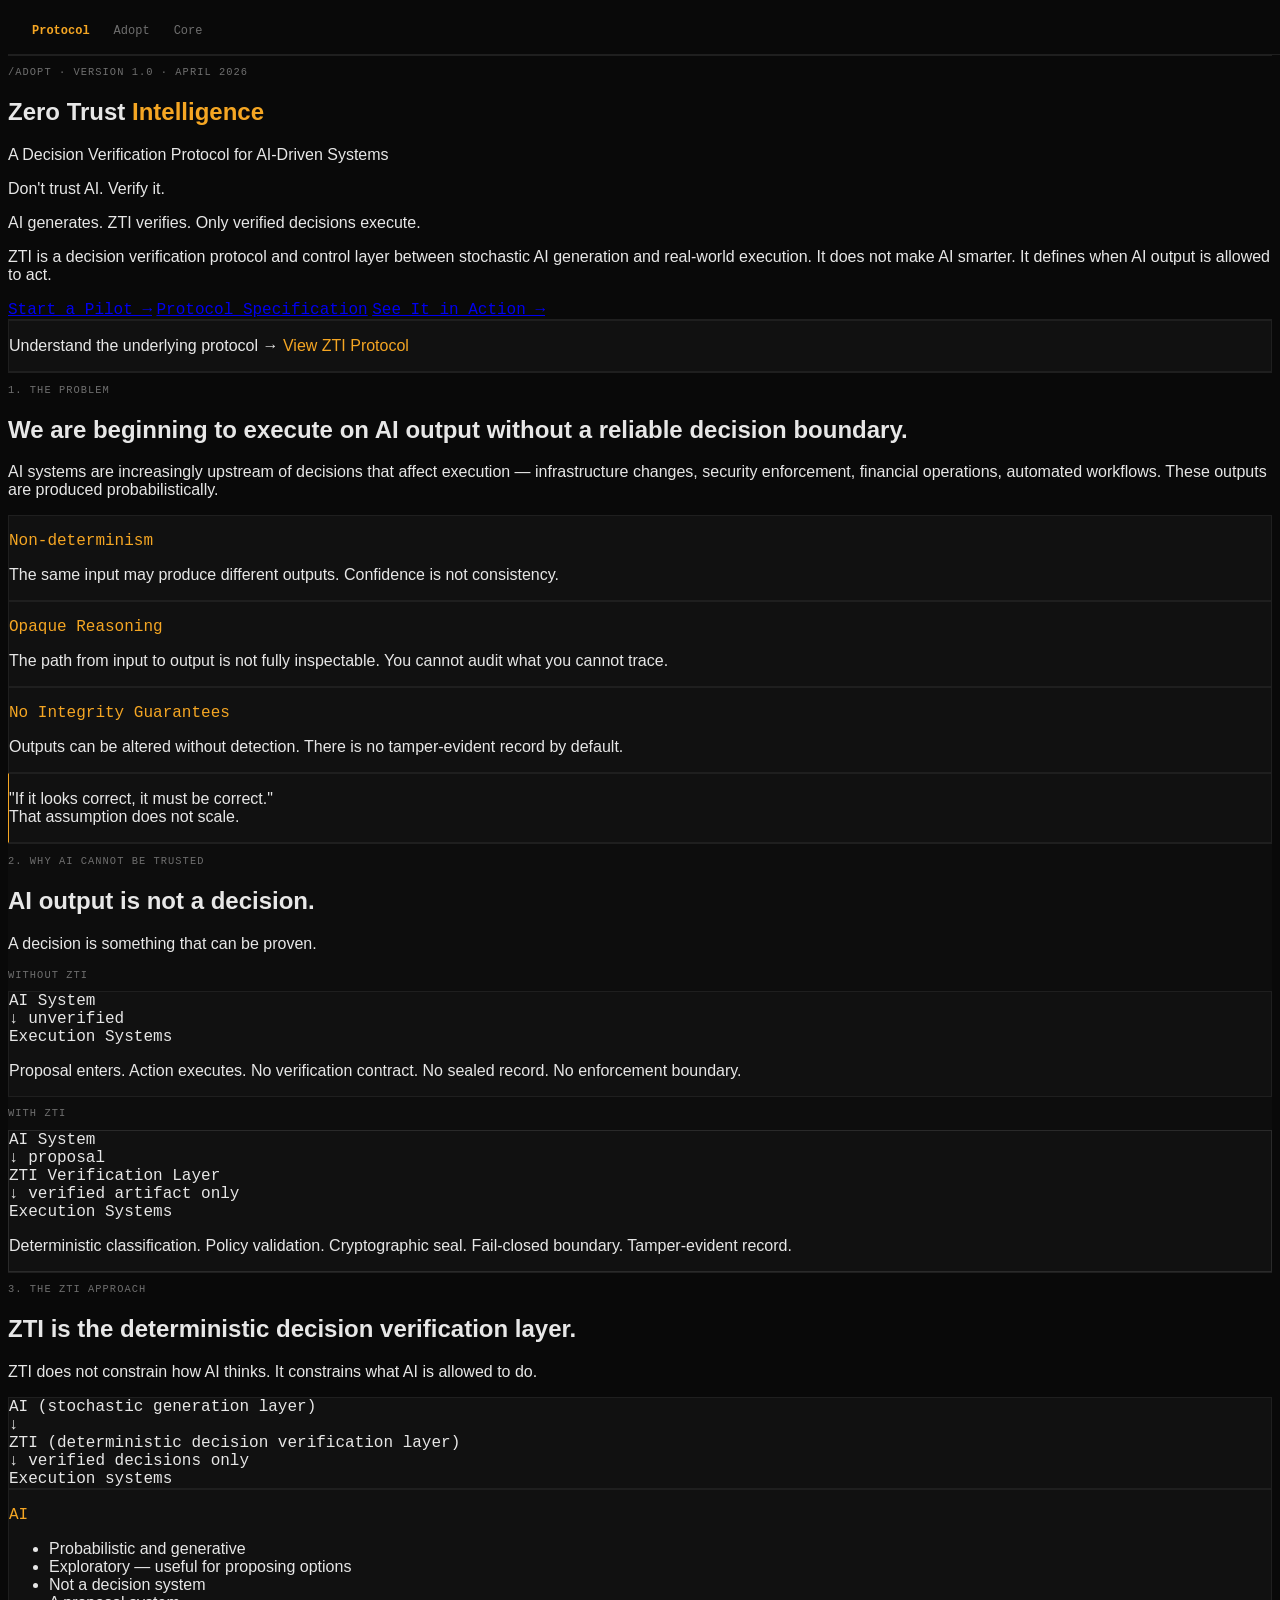
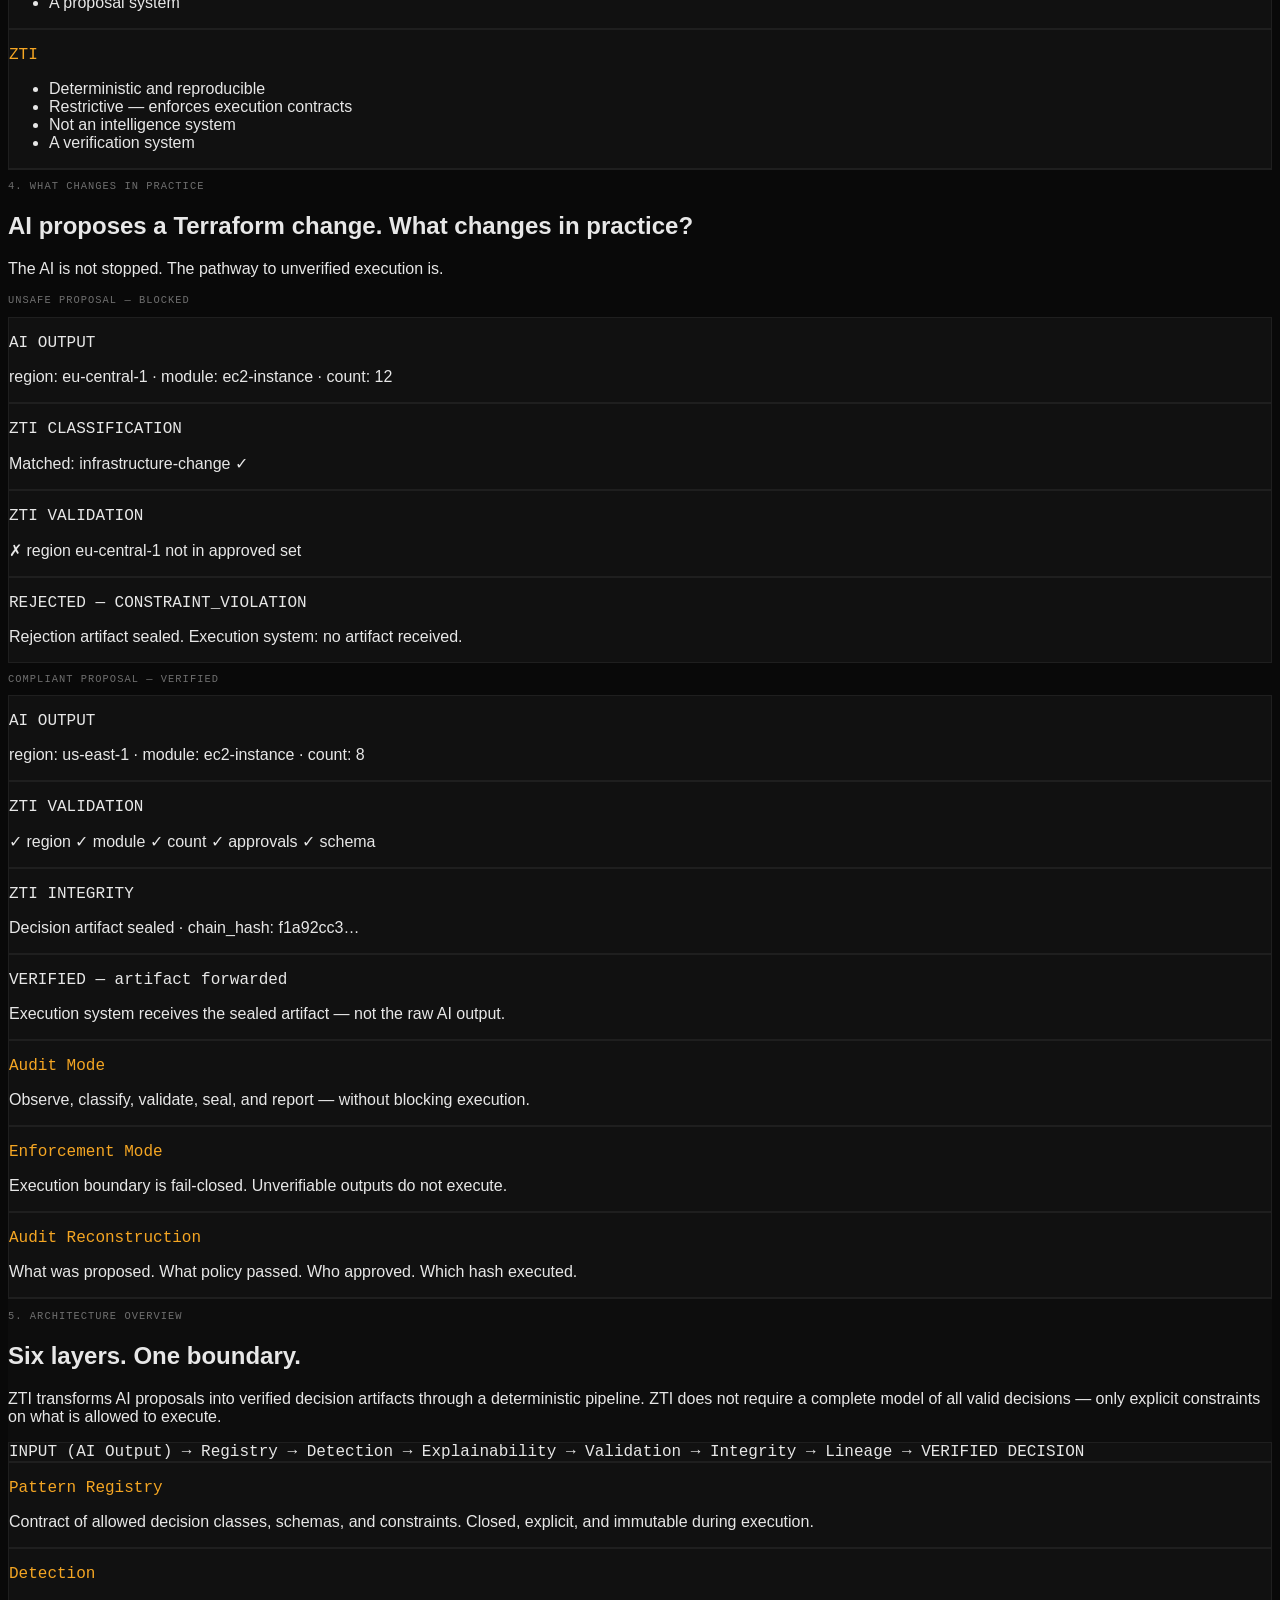
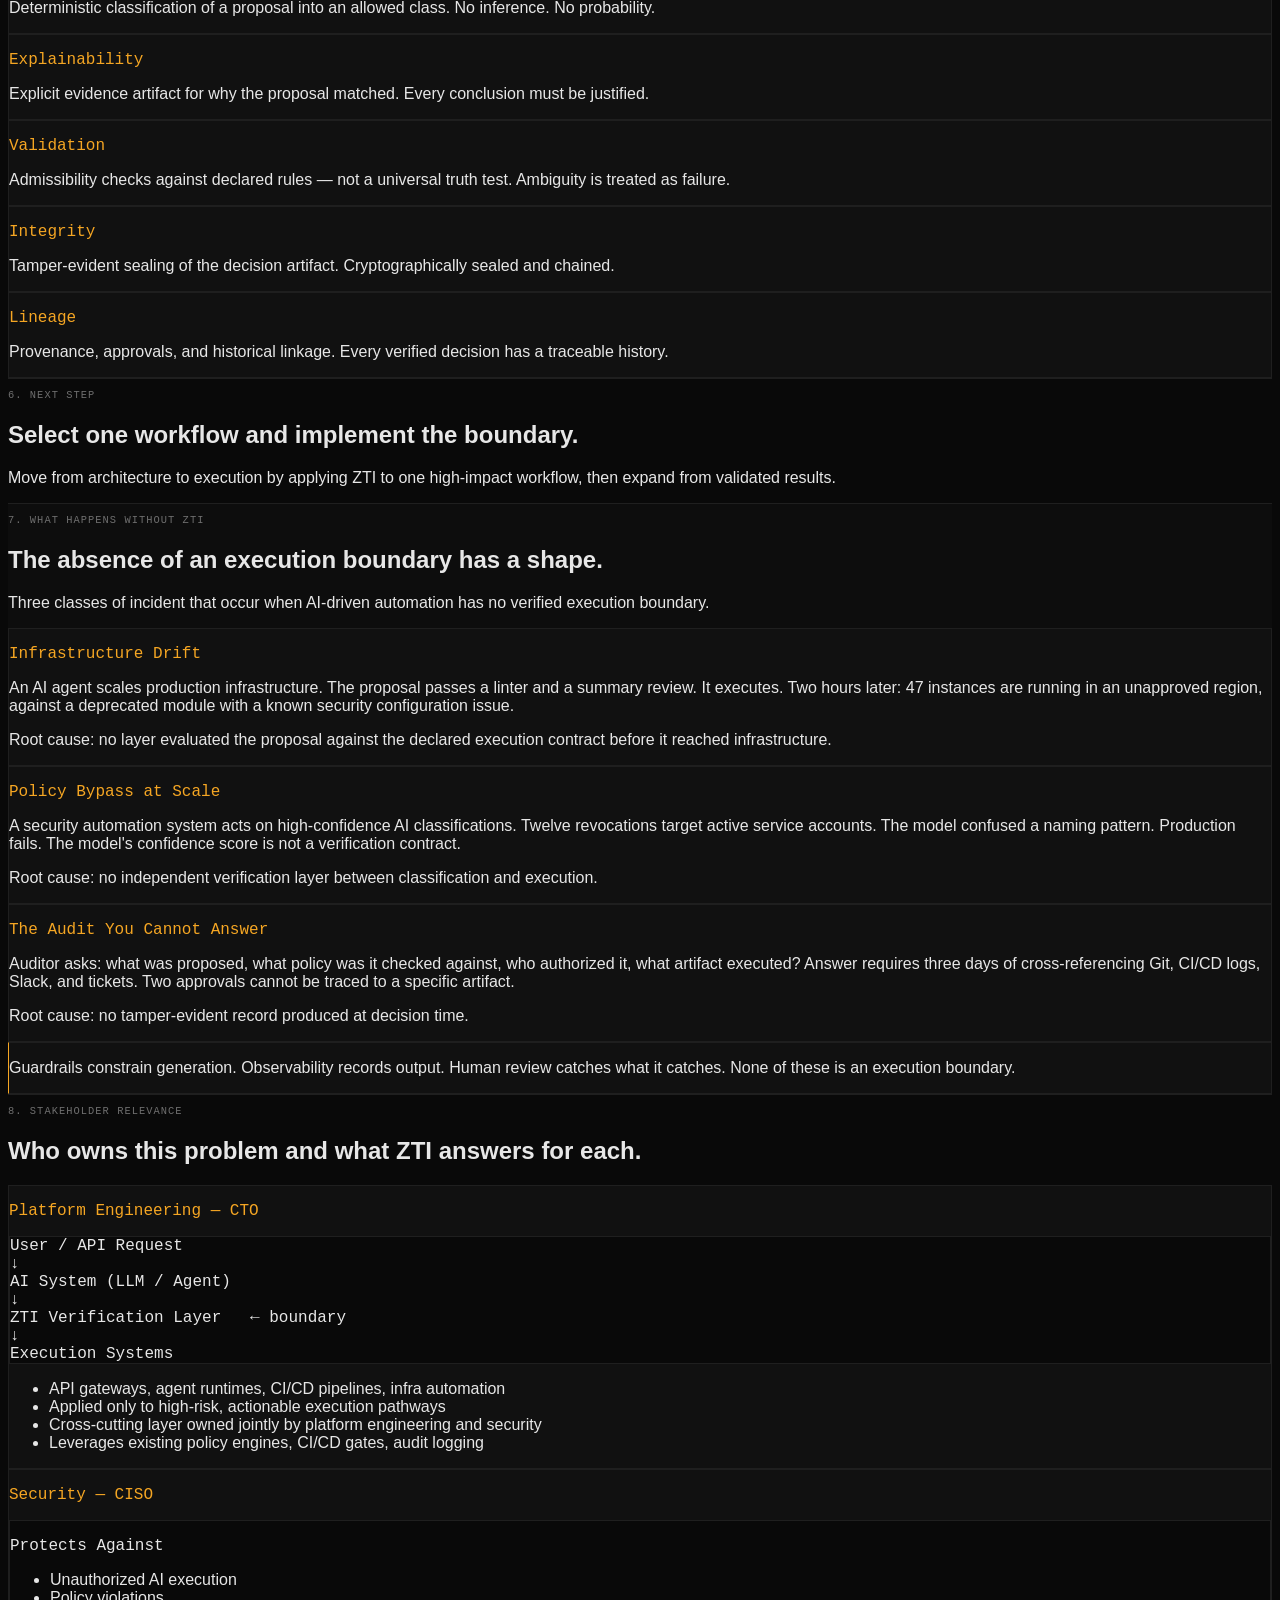
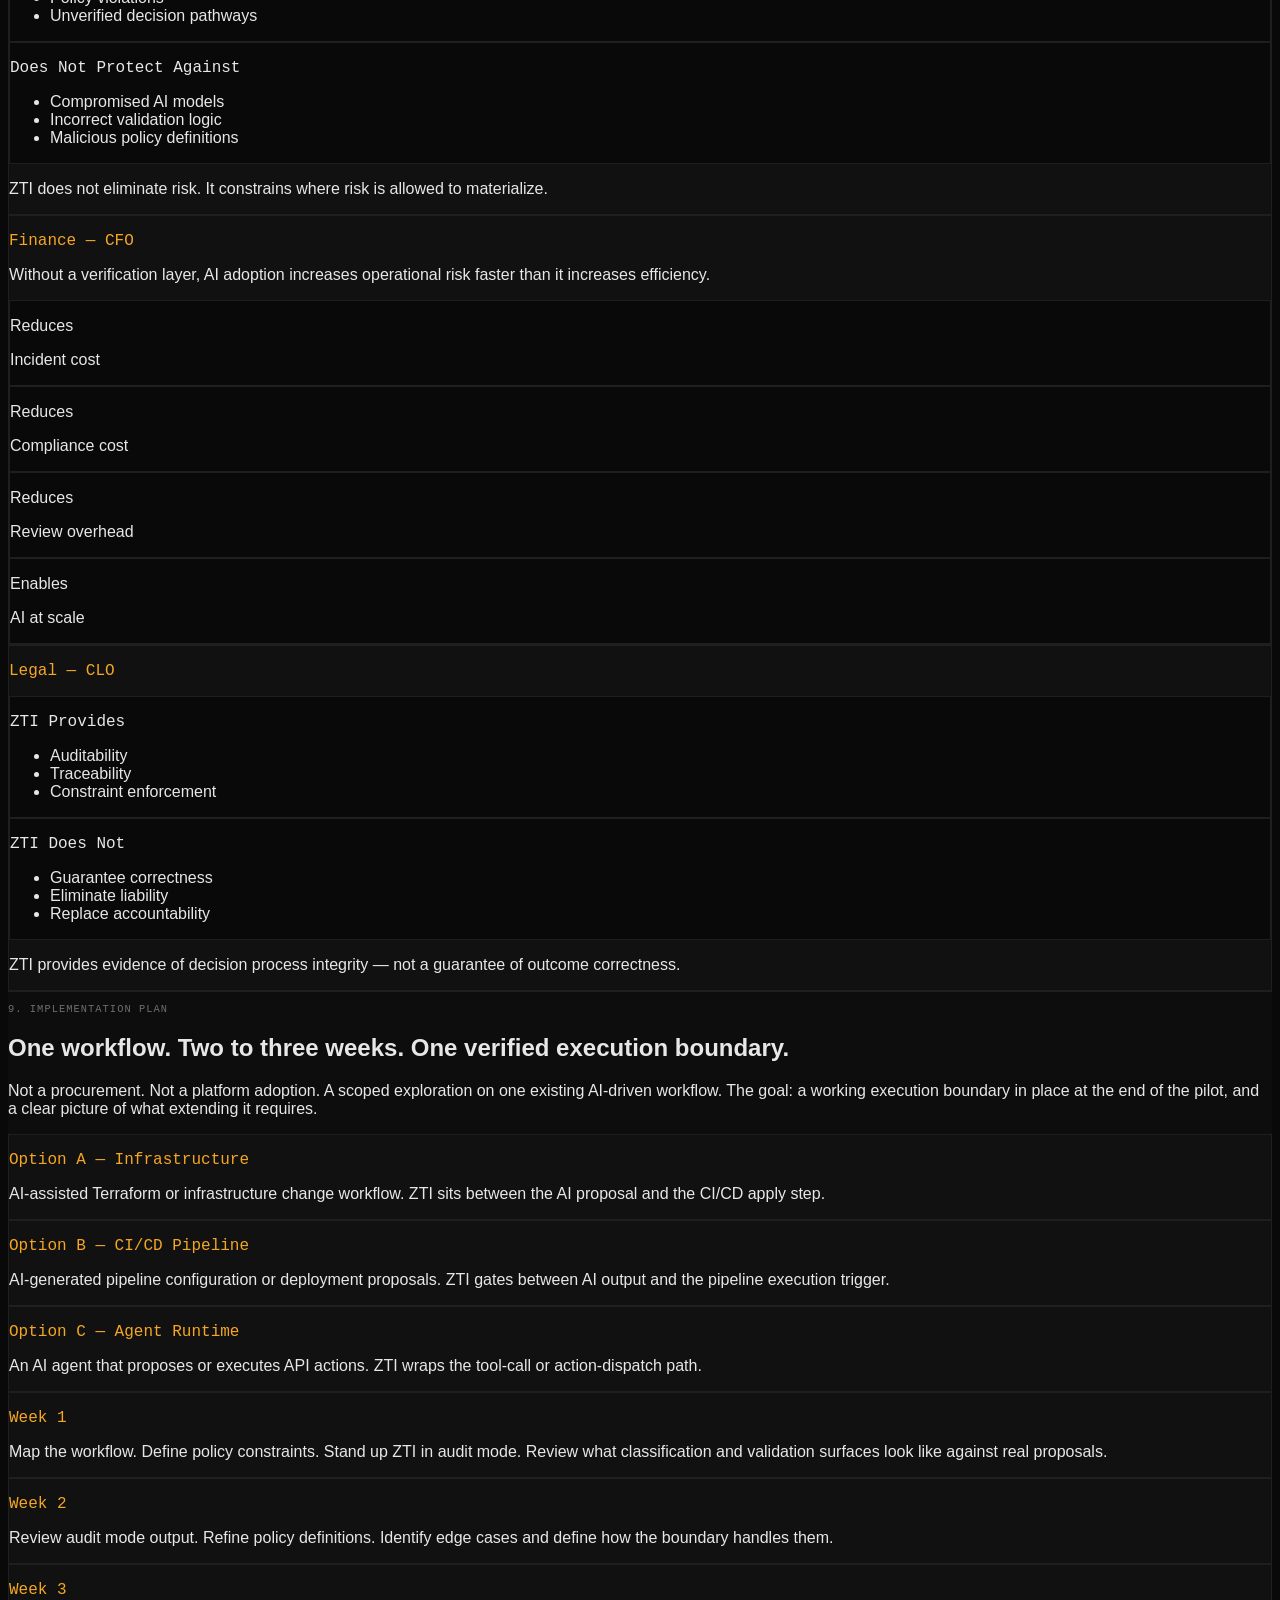
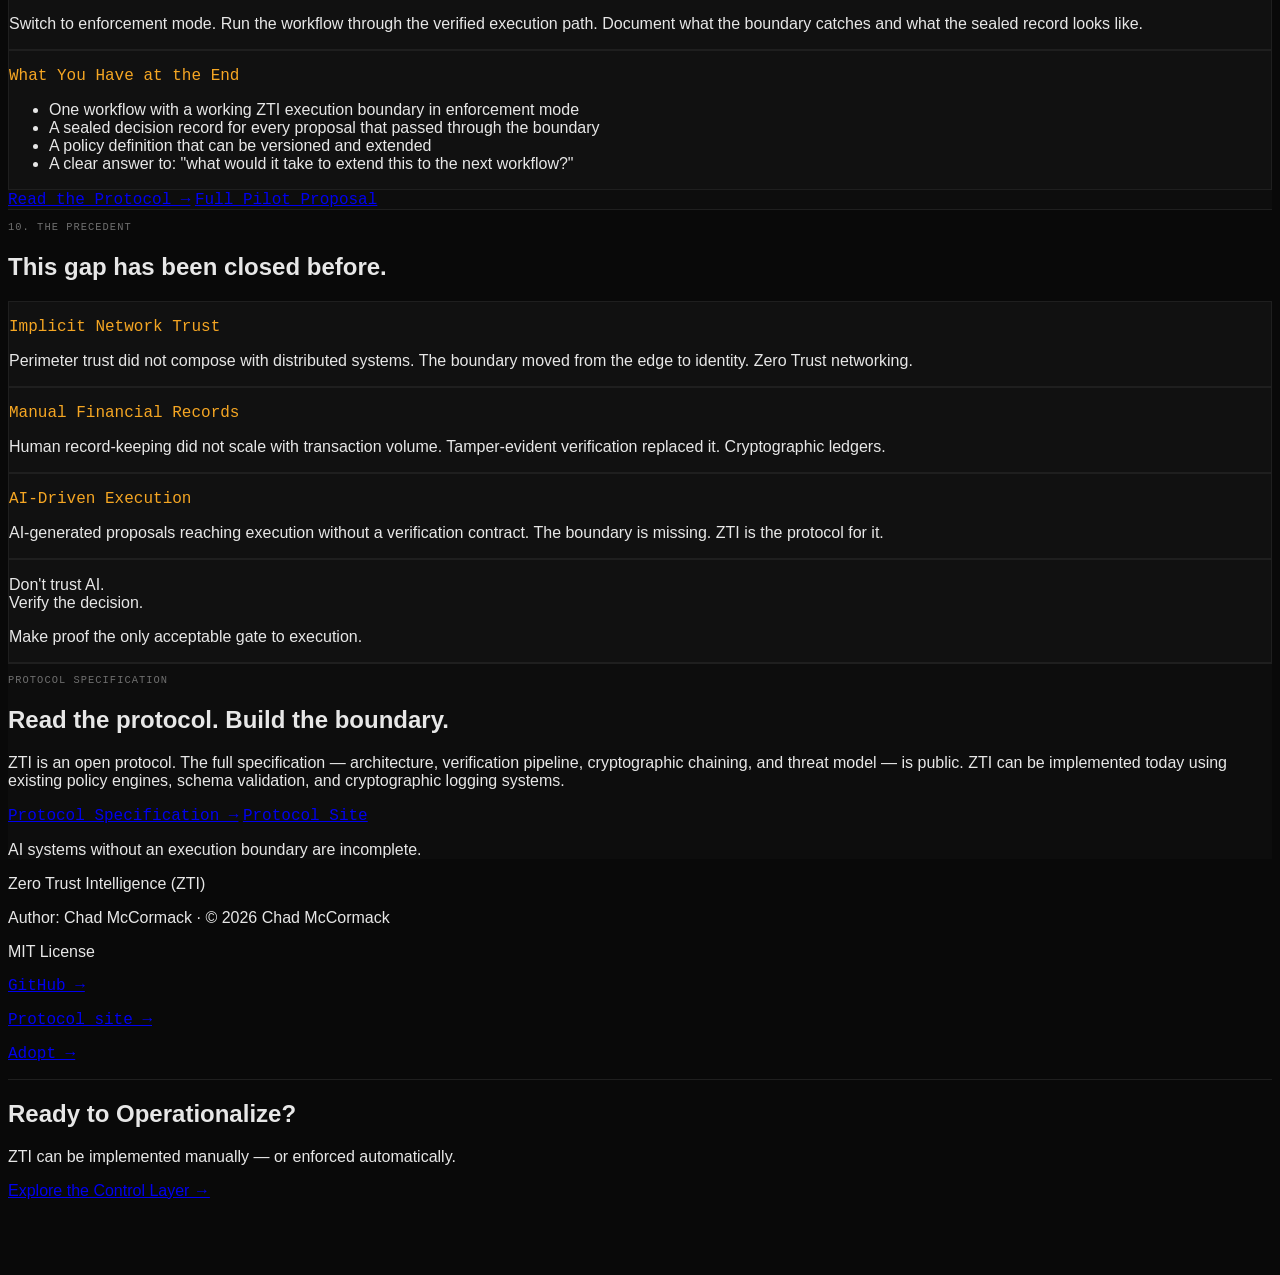
==== site/adopt/index.html @ f8bc7aeb "Merge pull request #3 from bitscon/feat/demo-pack feat: ZTI live demo — interactive proposal verific" ====
<!DOCTYPE html>
<html lang="en">
<head>
  <meta charset="UTF-8" />
  <meta name="viewport" content="width=device-width, initial-scale=1.0" />
  <title>Adopt ZTI | Zero Trust Intelligence — Decision Verification Protocol</title>
  <meta name="description" content="Zero Trust Intelligence (ZTI) is a decision verification protocol and control layer between stochastic AI generation and real-world execution. Learn how to adopt ZTI in your systems." />
  <script src="/tailwindcss.js"></script>
  <style>
    :root {
      --bg: #090909;
      --surface: #111111;
      --surface2: #0d0d0d;
      --border: #1f1f1f;
      --text: #e7e7e7;
      --muted: #9a9a9a;
      --accent: #f5a623;
    }
    body { background: var(--bg); color: var(--text); font-family: 'IBM Plex Sans', sans-serif; }
    .mono { font-family: 'IBM Plex Mono', monospace; }
    .card { background: var(--surface); border: 1px solid var(--border); }
    .accent { color: var(--accent); }
    section { border-top: 1px solid var(--border); }
    .step-num { font-family: 'IBM Plex Mono', monospace; color: var(--accent); font-size: 0.7rem; min-width: 1.5rem; }
    .boundary-line { border-left: 2px solid var(--accent); }
    .tag { font-family: 'IBM Plex Mono', monospace; font-size: 0.65rem; letter-spacing: 0.1em; text-transform: uppercase; color: #6f6f6f; }
    .zti-global-nav { position: sticky; top: 0; z-index: 60; border-bottom: 1px solid var(--border); background: var(--bg); width: 100%; padding: 1rem 1.5rem; display: flex; gap: 1.5rem; flex-wrap: wrap; }
    .zti-global-nav a { font-family: 'IBM Plex Mono', monospace; font-size: 0.75rem; text-decoration: none; color: var(--muted); opacity: 0.7; transition: opacity 0.2s ease, color 0.2s ease; }
    .zti-global-nav a:hover { opacity: 1; color: var(--text); }
    .zti-global-nav a.active { opacity: 1; color: var(--accent); font-weight: 600; }
    .zti-reference a { color: var(--accent); text-decoration: none; border-bottom: 1px solid transparent; transition: border-color 0.2s ease; }
    .zti-reference a:hover { border-color: var(--accent); }
    @media (max-width: 640px) {
      .zti-global-nav { padding: 0.75rem 1rem; gap: 1rem; }
    }
  </style>
</head>
<body class="antialiased">

  <nav class="zti-global-nav">
    <a href="/" data-nav="protocol">Protocol</a>
    <a href="/adopt" data-nav="adopt">Adopt</a>
    <a href="/core" data-nav="core">Core</a>
  </nav>

  <!-- HERO -->
  <section id="hero" class="border-t-0 px-6 py-28 md:py-36">
    <div class="max-w-6xl mx-auto">
      <p class="tag mb-8">/adopt · Version 1.0 · April 2026</p>
      <h1 class="text-5xl md:text-7xl font-light leading-tight mb-6">
        Zero Trust <span class="accent">Intelligence</span>
      </h1>
      <p class="text-2xl md:text-3xl text-[#c8c8c8] font-light mb-4">A Decision Verification Protocol for AI-Driven Systems</p>
      <p class="text-xl text-[#e0e0e0] font-light mb-2">Don't trust AI. Verify it.</p>
      <p class="text-xl text-[#e0e0e0] font-light mb-6">AI generates. ZTI verifies. Only verified decisions execute.</p>
      <p class="text-base text-[#9a9a9a] max-w-2xl mb-10 leading-relaxed">
        ZTI is a decision verification protocol and control layer between stochastic AI generation
        and real-world execution. It does not make AI smarter. It defines when AI output is allowed to act.
      </p>
      <div class="flex flex-wrap gap-4">
        <a href="#pilot" class="mono text-sm px-6 py-3 border border-[#f5a623] text-[#f5a623] hover:bg-[#f5a623] hover:text-black transition">Start a Pilot →</a>
        <a href="/" class="mono text-sm px-6 py-3 border border-[#2a2a2a] text-[#a0a0a0] hover:text-white hover:border-white transition">Protocol Specification</a>
        <a href="/adopt/demo" class="mono text-sm px-6 py-3 border border-[#2a2a2a] text-[#a0a0a0] hover:text-white hover:border-white transition">See It in Action →</a>
      </div>
    </div>
  </section>

  <section class="px-6 py-12">
    <div class="max-w-6xl mx-auto">
      <div class="card p-6 zti-reference">
        <p>
          Understand the underlying protocol →
          <a href="/">View ZTI Protocol</a>
        </p>
      </div>
    </div>
  </section>

  <!-- PROBLEM -->
  <section id="problem" class="px-6 py-24">
    <div class="max-w-6xl mx-auto">
      <p class="tag mb-4">1. The Problem</p>
      <h2 class="text-3xl md:text-4xl font-light mb-4">
        We are beginning to execute on AI output without a reliable decision boundary.
      </h2>
      <p class="text-[#9a9a9a] max-w-3xl mb-10 leading-relaxed">
        AI systems are increasingly upstream of decisions that affect execution —
        infrastructure changes, security enforcement, financial operations, automated workflows.
        These outputs are produced probabilistically.
      </p>
      <div class="grid md:grid-cols-3 gap-4 mb-10">
        <div class="card p-6">
          <p class="mono text-xs uppercase accent mb-3">Non-determinism</p>
          <p class="text-[#9a9a9a] text-sm leading-relaxed">The same input may produce different outputs. Confidence is not consistency.</p>
        </div>
        <div class="card p-6">
          <p class="mono text-xs uppercase accent mb-3">Opaque Reasoning</p>
          <p class="text-[#9a9a9a] text-sm leading-relaxed">The path from input to output is not fully inspectable. You cannot audit what you cannot trace.</p>
        </div>
        <div class="card p-6">
          <p class="mono text-xs uppercase accent mb-3">No Integrity Guarantees</p>
          <p class="text-[#9a9a9a] text-sm leading-relaxed">Outputs can be altered without detection. There is no tamper-evident record by default.</p>
        </div>
      </div>
      <div class="card p-6 max-w-3xl border-l-2" style="border-left-color: var(--accent);">
        <p class="text-[#c8c8c8] italic">
          "If it looks correct, it must be correct."<br>
          <span class="text-[#6a6a6a] text-sm not-italic mt-2 block">That assumption does not scale.</span>
        </p>
      </div>
    </div>
  </section>

  <!-- THE SHIFT -->
  <section id="shift" class="px-6 py-24" style="background:var(--surface2);">
    <div class="max-w-6xl mx-auto">
      <p class="tag mb-4">2. Why AI Cannot Be Trusted</p>
      <h2 class="text-3xl md:text-4xl font-light mb-4">AI output is not a decision.</h2>
      <p class="text-2xl text-[#c8c8c8] font-light mb-8">A decision is something that can be proven.</p>
      <div class="grid md:grid-cols-2 gap-8 max-w-4xl">
        <div>
          <p class="tag mb-4">Without ZTI</p>
          <div class="card p-6">
            <div class="mono text-sm text-[#6a6a6a] space-y-2">
              <div>AI System</div>
              <div class="pl-4 text-[#4a4a4a]">↓ unverified</div>
              <div class="text-[#ff6b6b]">Execution Systems</div>
            </div>
            <p class="text-xs text-[#5a5a5a] mt-4 leading-relaxed">Proposal enters. Action executes. No verification contract. No sealed record. No enforcement boundary.</p>
          </div>
        </div>
        <div>
          <p class="tag mb-4">With ZTI</p>
          <div class="card p-6" style="border-color: #2a2a2a;">
            <div class="mono text-sm space-y-2">
              <div class="text-[#9a9a9a]">AI System</div>
              <div class="pl-4 text-[#5a5a5a]">↓ proposal</div>
              <div class="text-[#f5a623]">ZTI Verification Layer</div>
              <div class="pl-4 text-[#5a5a5a]">↓ verified artifact only</div>
              <div class="text-[#9a9a9a]">Execution Systems</div>
            </div>
            <p class="text-xs text-[#5a5a5a] mt-4 leading-relaxed">Deterministic classification. Policy validation. Cryptographic seal. Fail-closed boundary. Tamper-evident record.</p>
          </div>
        </div>
      </div>
    </div>
  </section>

  <!-- THE LAYER -->
  <section id="layer" class="px-6 py-24">
    <div class="max-w-6xl mx-auto">
      <p class="tag mb-4">3. The ZTI Approach</p>
      <h2 class="text-3xl md:text-4xl font-light mb-4">ZTI is the deterministic decision verification layer.</h2>
      <p class="text-[#9a9a9a] max-w-3xl mb-10 leading-relaxed">
        ZTI does not constrain how AI thinks. It constrains what AI is allowed to do.
      </p>
      <div class="card p-6 mono text-sm text-[#a8a8a8] max-w-lg mb-10 leading-loose">
        AI (stochastic generation layer)<br>
        <span class="pl-4 text-[#5a5a5a]">↓</span><br>
        <span class="text-[#f5a623]">ZTI (deterministic decision verification layer)</span><br>
        <span class="pl-4 text-[#5a5a5a]">↓ verified decisions only</span><br>
        Execution systems
      </div>
      <div class="grid md:grid-cols-2 gap-4 max-w-4xl">
        <div class="card p-6">
          <p class="mono text-xs uppercase accent mb-4">AI</p>
          <ul class="text-sm text-[#9a9a9a] space-y-2">
            <li>Probabilistic and generative</li>
            <li>Exploratory — useful for proposing options</li>
            <li>Not a decision system</li>
            <li class="text-[#6a6a6a] italic">A proposal system</li>
          </ul>
        </div>
        <div class="card p-6">
          <p class="mono text-xs uppercase accent mb-4">ZTI</p>
          <ul class="text-sm text-[#9a9a9a] space-y-2">
            <li>Deterministic and reproducible</li>
            <li>Restrictive — enforces execution contracts</li>
            <li>Not an intelligence system</li>
            <li class="text-[#6a6a6a] italic">A verification system</li>
          </ul>
        </div>
      </div>
    </div>
  </section>

  <!-- WHAT CHANGES IN PRACTICE -->
  <section id="example" class="px-6 py-24">
    <div class="max-w-6xl mx-auto">
      <p class="tag mb-4">4. What Changes in Practice</p>
      <h2 class="text-3xl font-light mb-4">AI proposes a Terraform change. What changes in practice?</h2>
      <p class="text-[#9a9a9a] mb-10 max-w-3xl leading-relaxed">
        The AI is not stopped. The pathway to unverified execution is.
      </p>
      <div class="grid md:grid-cols-2 gap-8 mb-10">
        <div>
          <p class="tag mb-4">Unsafe Proposal — Blocked</p>
          <div class="space-y-2">
            <div class="card p-4 border-l-2 border-[#ff6b6b]">
              <p class="mono text-xs text-[#ff6b6b] mb-1">AI OUTPUT</p>
              <p class="text-xs text-[#7a7a7a]">region: eu-central-1 · module: ec2-instance · count: 12</p>
            </div>
            <div class="card p-4">
              <p class="mono text-xs text-[#f5a623] mb-1">ZTI CLASSIFICATION</p>
              <p class="text-xs text-[#7a7a7a]">Matched: infrastructure-change ✓</p>
            </div>
            <div class="card p-4">
              <p class="mono text-xs text-[#f5a623] mb-1">ZTI VALIDATION</p>
              <p class="text-xs text-[#ff6b6b]">✗ region eu-central-1 not in approved set</p>
            </div>
            <div class="card p-4 border-l-2 border-[#ff6b6b]">
              <p class="mono text-xs text-[#ff6b6b]">REJECTED — CONSTRAINT_VIOLATION</p>
              <p class="text-xs text-[#5a5a5a] mt-1">Rejection artifact sealed. Execution system: no artifact received.</p>
            </div>
          </div>
        </div>
        <div>
          <p class="tag mb-4">Compliant Proposal — Verified</p>
          <div class="space-y-2">
            <div class="card p-4 border-l-2 border-[#4ade80]">
              <p class="mono text-xs text-[#4ade80] mb-1">AI OUTPUT</p>
              <p class="text-xs text-[#7a7a7a]">region: us-east-1 · module: ec2-instance · count: 8</p>
            </div>
            <div class="card p-4">
              <p class="mono text-xs text-[#f5a623] mb-1">ZTI VALIDATION</p>
              <p class="text-xs text-[#4ade80]">✓ region ✓ module ✓ count ✓ approvals ✓ schema</p>
            </div>
            <div class="card p-4">
              <p class="mono text-xs text-[#f5a623] mb-1">ZTI INTEGRITY</p>
              <p class="text-xs text-[#7a7a7a]">Decision artifact sealed · chain_hash: f1a92cc3…</p>
            </div>
            <div class="card p-4 border-l-2 border-[#4ade80]">
              <p class="mono text-xs text-[#4ade80]">VERIFIED — artifact forwarded</p>
              <p class="text-xs text-[#5a5a5a] mt-1">Execution system receives the sealed artifact — not the raw AI output.</p>
            </div>
          </div>
        </div>
      </div>
      <div class="grid md:grid-cols-3 gap-4 max-w-4xl">
        <div class="card p-5">
          <p class="mono text-xs uppercase accent mb-2">Audit Mode</p>
          <p class="text-sm text-[#9a9a9a]">Observe, classify, validate, seal, and report — without blocking execution.</p>
        </div>
        <div class="card p-5">
          <p class="mono text-xs uppercase accent mb-2">Enforcement Mode</p>
          <p class="text-sm text-[#9a9a9a]">Execution boundary is fail-closed. Unverifiable outputs do not execute.</p>
        </div>
        <div class="card p-5">
          <p class="mono text-xs uppercase accent mb-2">Audit Reconstruction</p>
          <p class="text-sm text-[#9a9a9a]">What was proposed. What policy passed. Who approved. Which hash executed.</p>
        </div>
      </div>
    </div>
  </section>

  <!-- ARCHITECTURE OVERVIEW -->
  <section id="architecture" class="px-6 py-24" style="background:var(--surface2);">
    <div class="max-w-6xl mx-auto">
      <p class="tag mb-4">5. Architecture Overview</p>
      <h2 class="text-3xl font-light mb-4">Six layers. One boundary.</h2>
      <p class="text-[#9a9a9a] max-w-3xl mb-8 leading-relaxed">
        ZTI transforms AI proposals into verified decision artifacts through a deterministic pipeline.
        ZTI does not require a complete model of all valid decisions —
        only explicit constraints on what is allowed to execute.
      </p>
      <div class="card p-5 mono text-xs text-[#a8a8a8] max-w-2xl mb-8 leading-loose">
        INPUT (AI Output) → Registry → Detection → Explainability → Validation → Integrity → Lineage → VERIFIED DECISION
      </div>
      <div class="grid md:grid-cols-3 gap-4">
        <div class="card p-6">
          <p class="mono text-xs uppercase accent mb-2">Pattern Registry</p>
          <p class="text-sm text-[#9a9a9a] leading-relaxed">Contract of allowed decision classes, schemas, and constraints. Closed, explicit, and immutable during execution.</p>
        </div>
        <div class="card p-6">
          <p class="mono text-xs uppercase accent mb-2">Detection</p>
          <p class="text-sm text-[#9a9a9a] leading-relaxed">Deterministic classification of a proposal into an allowed class. No inference. No probability.</p>
        </div>
        <div class="card p-6">
          <p class="mono text-xs uppercase accent mb-2">Explainability</p>
          <p class="text-sm text-[#9a9a9a] leading-relaxed">Explicit evidence artifact for why the proposal matched. Every conclusion must be justified.</p>
        </div>
        <div class="card p-6">
          <p class="mono text-xs uppercase accent mb-2">Validation</p>
          <p class="text-sm text-[#9a9a9a] leading-relaxed">Admissibility checks against declared rules — not a universal truth test. Ambiguity is treated as failure.</p>
        </div>
        <div class="card p-6">
          <p class="mono text-xs uppercase accent mb-2">Integrity</p>
          <p class="text-sm text-[#9a9a9a] leading-relaxed">Tamper-evident sealing of the decision artifact. Cryptographically sealed and chained.</p>
        </div>
        <div class="card p-6">
          <p class="mono text-xs uppercase accent mb-2">Lineage</p>
          <p class="text-sm text-[#9a9a9a] leading-relaxed">Provenance, approvals, and historical linkage. Every verified decision has a traceable history.</p>
        </div>
      </div>
    </div>
  </section>

  <section id="next-step" class="px-6 py-24">
    <div class="max-w-6xl mx-auto">
      <p class="tag mb-4">6. Next Step</p>
      <h2 class="text-3xl font-light mb-4">Select one workflow and implement the boundary.</h2>
      <p class="text-[#9a9a9a] max-w-3xl leading-relaxed">
        Move from architecture to execution by applying ZTI to one high-impact workflow, then expand from validated results.
      </p>
    </div>
  </section>

  <!-- RISK: WITHOUT ZTI -->
  <section id="risk" class="px-6 py-24" style="background:var(--surface2);">
    <div class="max-w-6xl mx-auto">
      <p class="tag mb-4">7. What Happens Without ZTI</p>
      <h2 class="text-3xl font-light mb-4">The absence of an execution boundary has a shape.</h2>
      <p class="text-[#9a9a9a] max-w-3xl mb-10 leading-relaxed">
        Three classes of incident that occur when AI-driven automation has no verified execution boundary.
      </p>
      <div class="grid md:grid-cols-3 gap-4">
        <div class="card p-6">
          <p class="mono text-xs uppercase accent mb-3">Infrastructure Drift</p>
          <p class="text-sm text-[#9a9a9a] leading-relaxed mb-4">
            An AI agent scales production infrastructure. The proposal passes a linter and a summary review. It executes. Two hours later: 47 instances are running in an unapproved region, against a deprecated module with a known security configuration issue.
          </p>
          <p class="text-xs text-[#5a5a5a]">Root cause: no layer evaluated the proposal against the declared execution contract before it reached infrastructure.</p>
        </div>
        <div class="card p-6">
          <p class="mono text-xs uppercase accent mb-3">Policy Bypass at Scale</p>
          <p class="text-sm text-[#9a9a9a] leading-relaxed mb-4">
            A security automation system acts on high-confidence AI classifications. Twelve revocations target active service accounts. The model confused a naming pattern. Production fails. The model's confidence score is not a verification contract.
          </p>
          <p class="text-xs text-[#5a5a5a]">Root cause: no independent verification layer between classification and execution.</p>
        </div>
        <div class="card p-6">
          <p class="mono text-xs uppercase accent mb-3">The Audit You Cannot Answer</p>
          <p class="text-sm text-[#9a9a9a] leading-relaxed mb-4">
            Auditor asks: what was proposed, what policy was it checked against, who authorized it, what artifact executed? Answer requires three days of cross-referencing Git, CI/CD logs, Slack, and tickets. Two approvals cannot be traced to a specific artifact.
          </p>
          <p class="text-xs text-[#5a5a5a]">Root cause: no tamper-evident record produced at decision time.</p>
        </div>
      </div>
      <div class="card p-6 max-w-3xl mt-8 border-l-2" style="border-left-color: var(--accent);">
        <p class="text-[#c8c8c8]">Guardrails constrain generation. Observability records output. Human review catches what it catches. None of these is an execution boundary.</p>
      </div>
    </div>
  </section>

  <!-- STAKEHOLDERS -->
  <section id="stakeholders" class="px-6 py-24">
    <div class="max-w-6xl mx-auto">
      <p class="tag mb-4">8. Stakeholder Relevance</p>
      <h2 class="text-3xl font-light mb-10">Who owns this problem and what ZTI answers for each.</h2>
      <div class="grid md:grid-cols-2 gap-6">

        <div class="card p-6">
          <p class="mono text-xs uppercase accent mb-4">Platform Engineering — CTO</p>
          <div class="card p-4 mono text-xs text-[#7a7a7a] mb-4 leading-loose" style="background:var(--bg);">
            User / API Request<br>↓<br>AI System (LLM / Agent)<br><span class="text-[#f5a623]">↓<br>ZTI Verification Layer &nbsp;&nbsp;← boundary</span><br>↓<br>Execution Systems
          </div>
          <ul class="text-sm text-[#9a9a9a] space-y-1">
            <li>API gateways, agent runtimes, CI/CD pipelines, infra automation</li>
            <li>Applied only to high-risk, actionable execution pathways</li>
            <li>Cross-cutting layer owned jointly by platform engineering and security</li>
            <li>Leverages existing policy engines, CI/CD gates, audit logging</li>
          </ul>
        </div>

        <div class="card p-6">
          <p class="mono text-xs uppercase accent mb-4">Security — CISO</p>
          <div class="grid grid-cols-2 gap-3 mb-4">
            <div class="card p-3" style="background:var(--bg);">
              <p class="mono text-xs text-[#4ade80] mb-2">Protects Against</p>
              <ul class="text-xs text-[#7a7a7a] space-y-1">
                <li>Unauthorized AI execution</li>
                <li>Policy violations</li>
                <li>Unverified decision pathways</li>
              </ul>
            </div>
            <div class="card p-3" style="background:var(--bg);">
              <p class="mono text-xs text-[#ff6b6b] mb-2">Does Not Protect Against</p>
              <ul class="text-xs text-[#7a7a7a] space-y-1">
                <li>Compromised AI models</li>
                <li>Incorrect validation logic</li>
                <li>Malicious policy definitions</li>
              </ul>
            </div>
          </div>
          <p class="text-sm text-[#7a7a7a] italic">ZTI does not eliminate risk. It constrains where risk is allowed to materialize.</p>
        </div>

        <div class="card p-6">
          <p class="mono text-xs uppercase accent mb-4">Finance — CFO</p>
          <p class="text-sm text-[#9a9a9a] mb-4 italic">Without a verification layer, AI adoption increases operational risk faster than it increases efficiency.</p>
          <div class="grid grid-cols-2 gap-3">
            <div class="card p-3 text-center" style="background:var(--bg);">
              <p class="text-xs text-[#6a6a6a]">Reduces</p>
              <p class="text-sm text-[#c8c8c8] mt-1">Incident cost</p>
            </div>
            <div class="card p-3 text-center" style="background:var(--bg);">
              <p class="text-xs text-[#6a6a6a]">Reduces</p>
              <p class="text-sm text-[#c8c8c8] mt-1">Compliance cost</p>
            </div>
            <div class="card p-3 text-center" style="background:var(--bg);">
              <p class="text-xs text-[#6a6a6a]">Reduces</p>
              <p class="text-sm text-[#c8c8c8] mt-1">Review overhead</p>
            </div>
            <div class="card p-3 text-center" style="background:var(--bg);">
              <p class="text-xs text-[#6a6a6a]">Enables</p>
              <p class="text-sm text-[#c8c8c8] mt-1">AI at scale</p>
            </div>
          </div>
        </div>

        <div class="card p-6">
          <p class="mono text-xs uppercase accent mb-4">Legal — CLO</p>
          <div class="grid grid-cols-2 gap-3 mb-4">
            <div class="card p-3" style="background:var(--bg);">
              <p class="mono text-xs text-[#4ade80] mb-2">ZTI Provides</p>
              <ul class="text-xs text-[#7a7a7a] space-y-1">
                <li>Auditability</li>
                <li>Traceability</li>
                <li>Constraint enforcement</li>
              </ul>
            </div>
            <div class="card p-3" style="background:var(--bg);">
              <p class="mono text-xs text-[#ff6b6b] mb-2">ZTI Does Not</p>
              <ul class="text-xs text-[#7a7a7a] space-y-1">
                <li>Guarantee correctness</li>
                <li>Eliminate liability</li>
                <li>Replace accountability</li>
              </ul>
            </div>
          </div>
          <p class="text-sm text-[#7a7a7a] italic">ZTI provides evidence of decision process integrity — not a guarantee of outcome correctness.</p>
        </div>

      </div>
    </div>
  </section>

  <!-- PILOT -->
  <section id="pilot" class="px-6 py-24" style="background:var(--surface2);">
    <div class="max-w-6xl mx-auto">
      <p class="tag mb-4">9. Implementation Plan</p>
      <h2 class="text-3xl font-light mb-4">One workflow. Two to three weeks. One verified execution boundary.</h2>
      <p class="text-[#9a9a9a] max-w-3xl mb-10 leading-relaxed">
        Not a procurement. Not a platform adoption. A scoped exploration on one existing AI-driven workflow.
        The goal: a working execution boundary in place at the end of the pilot, and a clear picture of what extending it requires.
      </p>

      <div class="grid md:grid-cols-3 gap-4 mb-10">
        <div class="card p-6">
          <p class="mono text-xs uppercase accent mb-3">Option A — Infrastructure</p>
          <p class="text-sm text-[#9a9a9a] leading-relaxed">AI-assisted Terraform or infrastructure change workflow. ZTI sits between the AI proposal and the CI/CD apply step.</p>
        </div>
        <div class="card p-6">
          <p class="mono text-xs uppercase accent mb-3">Option B — CI/CD Pipeline</p>
          <p class="text-sm text-[#9a9a9a] leading-relaxed">AI-generated pipeline configuration or deployment proposals. ZTI gates between AI output and the pipeline execution trigger.</p>
        </div>
        <div class="card p-6">
          <p class="mono text-xs uppercase accent mb-3">Option C — Agent Runtime</p>
          <p class="text-sm text-[#9a9a9a] leading-relaxed">An AI agent that proposes or executes API actions. ZTI wraps the tool-call or action-dispatch path.</p>
        </div>
      </div>

      <div class="grid md:grid-cols-3 gap-4 mb-10">
        <div class="card p-5">
          <p class="mono text-xs uppercase accent mb-2">Week 1</p>
          <p class="text-sm text-[#9a9a9a]">Map the workflow. Define policy constraints. Stand up ZTI in audit mode. Review what classification and validation surfaces look like against real proposals.</p>
        </div>
        <div class="card p-5">
          <p class="mono text-xs uppercase accent mb-2">Week 2</p>
          <p class="text-sm text-[#9a9a9a]">Review audit mode output. Refine policy definitions. Identify edge cases and define how the boundary handles them.</p>
        </div>
        <div class="card p-5">
          <p class="mono text-xs uppercase accent mb-2">Week 3</p>
          <p class="text-sm text-[#9a9a9a]">Switch to enforcement mode. Run the workflow through the verified execution path. Document what the boundary catches and what the sealed record looks like.</p>
        </div>
      </div>

      <div class="card p-6 max-w-3xl mb-8">
        <p class="mono text-xs uppercase accent mb-3">What You Have at the End</p>
        <ul class="text-sm text-[#9a9a9a] space-y-2">
          <li>One workflow with a working ZTI execution boundary in enforcement mode</li>
          <li>A sealed decision record for every proposal that passed through the boundary</li>
          <li>A policy definition that can be versioned and extended</li>
          <li>A clear answer to: "what would it take to extend this to the next workflow?"</li>
        </ul>
      </div>

      <div class="flex flex-wrap gap-4">
        <a href="/" class="mono text-sm px-6 py-3 border border-[#f5a623] text-[#f5a623] hover:bg-[#f5a623] hover:text-black transition">Read the Protocol →</a>
        <a href="/adopt#pilot" class="mono text-sm px-6 py-3 border border-[#2a2a2a] text-[#a0a0a0] hover:text-white hover:border-white transition">Full Pilot Proposal</a>
      </div>
    </div>
  </section>

  <!-- PRECEDENT -->
  <section id="precedent" class="px-6 py-24">
    <div class="max-w-6xl mx-auto">
      <p class="tag mb-4">10. The Precedent</p>
      <h2 class="text-3xl font-light mb-6">This gap has been closed before.</h2>
      <div class="grid md:grid-cols-3 gap-4 mb-8">
        <div class="card p-6">
          <p class="mono text-xs uppercase accent mb-3">Implicit Network Trust</p>
          <p class="text-sm text-[#9a9a9a] leading-relaxed">Perimeter trust did not compose with distributed systems. The boundary moved from the edge to identity. Zero Trust networking.</p>
        </div>
        <div class="card p-6">
          <p class="mono text-xs uppercase accent mb-3">Manual Financial Records</p>
          <p class="text-sm text-[#9a9a9a] leading-relaxed">Human record-keeping did not scale with transaction volume. Tamper-evident verification replaced it. Cryptographic ledgers.</p>
        </div>
        <div class="card p-6">
          <p class="mono text-xs uppercase accent mb-3">AI-Driven Execution</p>
          <p class="text-sm text-[#9a9a9a] leading-relaxed">AI-generated proposals reaching execution without a verification contract. The boundary is missing. ZTI is the protocol for it.</p>
        </div>
      </div>
      <div class="card p-6 max-w-3xl">
        <p class="text-[#c8c8c8]">
          Don't trust AI.<br>
          Verify the decision.
        </p>
        <p class="text-[#5a5a5a] text-sm mt-3">Make proof the only acceptable gate to execution.</p>
      </div>
    </div>
  </section>

  <!-- CTA -->
  <section id="cta" class="px-6 py-28 text-center" style="background:var(--surface2);">
    <p class="tag mb-6 block">Protocol Specification</p>
    <h2 class="text-4xl font-light mb-4">Read the protocol. Build the boundary.</h2>
    <p class="text-[#9a9a9a] max-w-xl mx-auto mb-10 leading-relaxed">
      ZTI is an open protocol. The full specification — architecture, verification pipeline,
      cryptographic chaining, and threat model — is public.
      ZTI can be implemented today using existing policy engines,
      schema validation, and cryptographic logging systems.
    </p>
    <div class="flex flex-wrap gap-4 justify-center mb-12">
      <a href="/" class="mono border px-6 py-3 border-[#f5a623] text-[#f5a623] hover:bg-[#f5a623] hover:text-black transition">Protocol Specification →</a>
      <a href="/" class="mono border px-6 py-3 border-[#2a2a2a] text-[#a0a0a0] hover:text-white hover:border-white transition">Protocol Site</a>
    </div>
    <p class="text-[#4a4a4a] text-sm italic">AI systems without an execution boundary are incomplete.</p>
  </section>

  <!-- FOOTER -->
  <footer class="px-6 py-10 border-t border-[#1f1f1f] text-[#5f5f5f] text-sm">
    <div class="max-w-6xl mx-auto flex flex-wrap justify-between gap-4">
      <div>
        <p class="text-[#7f7f7f]">Zero Trust Intelligence (ZTI)</p>
        <p>Author: Chad McCormack · © 2026 Chad McCormack</p>
        <p>MIT License</p>
      </div>
      <div class="mono text-xs space-y-1 text-right">
        <p><a href="https://github.com/bitscon/zerotrustintelligence" class="hover:text-white transition">GitHub →</a></p>
        <p><a href="/" class="hover:text-white transition">Protocol site →</a></p>
        <p><a href="/adopt" class="hover:text-white transition">Adopt →</a></p>
      </div>
    </div>
  </footer>

  <section class="zti-transition">
    <h2>Ready to Operationalize?</h2>
    <p>
      ZTI can be implemented manually —
      or enforced automatically.
    </p>
    <a href="/core">Explore the Control Layer →</a>
  </section>

  <script>
  (function () {
    const path = window.location.pathname;

    let current = "protocol";
    if (path.startsWith("/adopt")) current = "adopt";
    if (path.startsWith("/core")) current = "core";

    document.querySelectorAll("[data-nav]").forEach(link => {
      if (link.dataset.nav === current) {
        link.classList.add("active");
      }
    });
  })();
  </script>

</body>
</html>
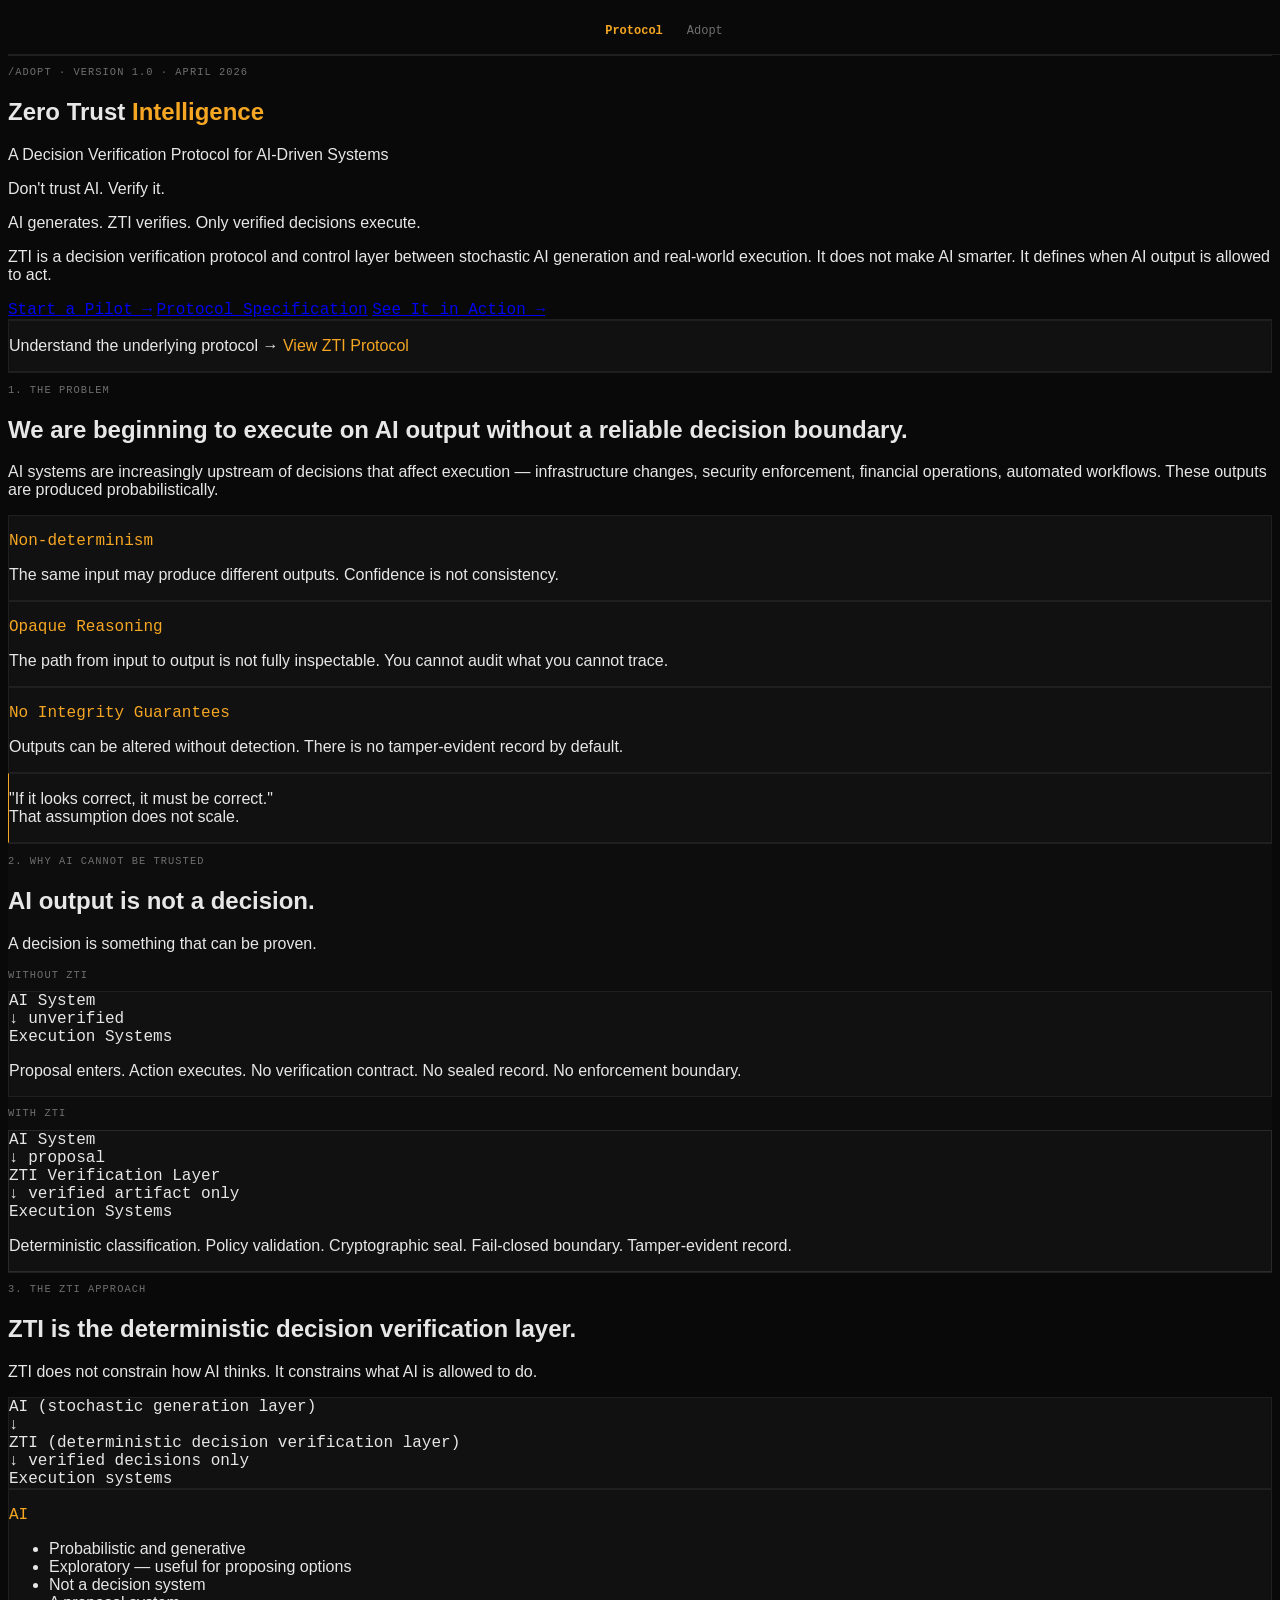
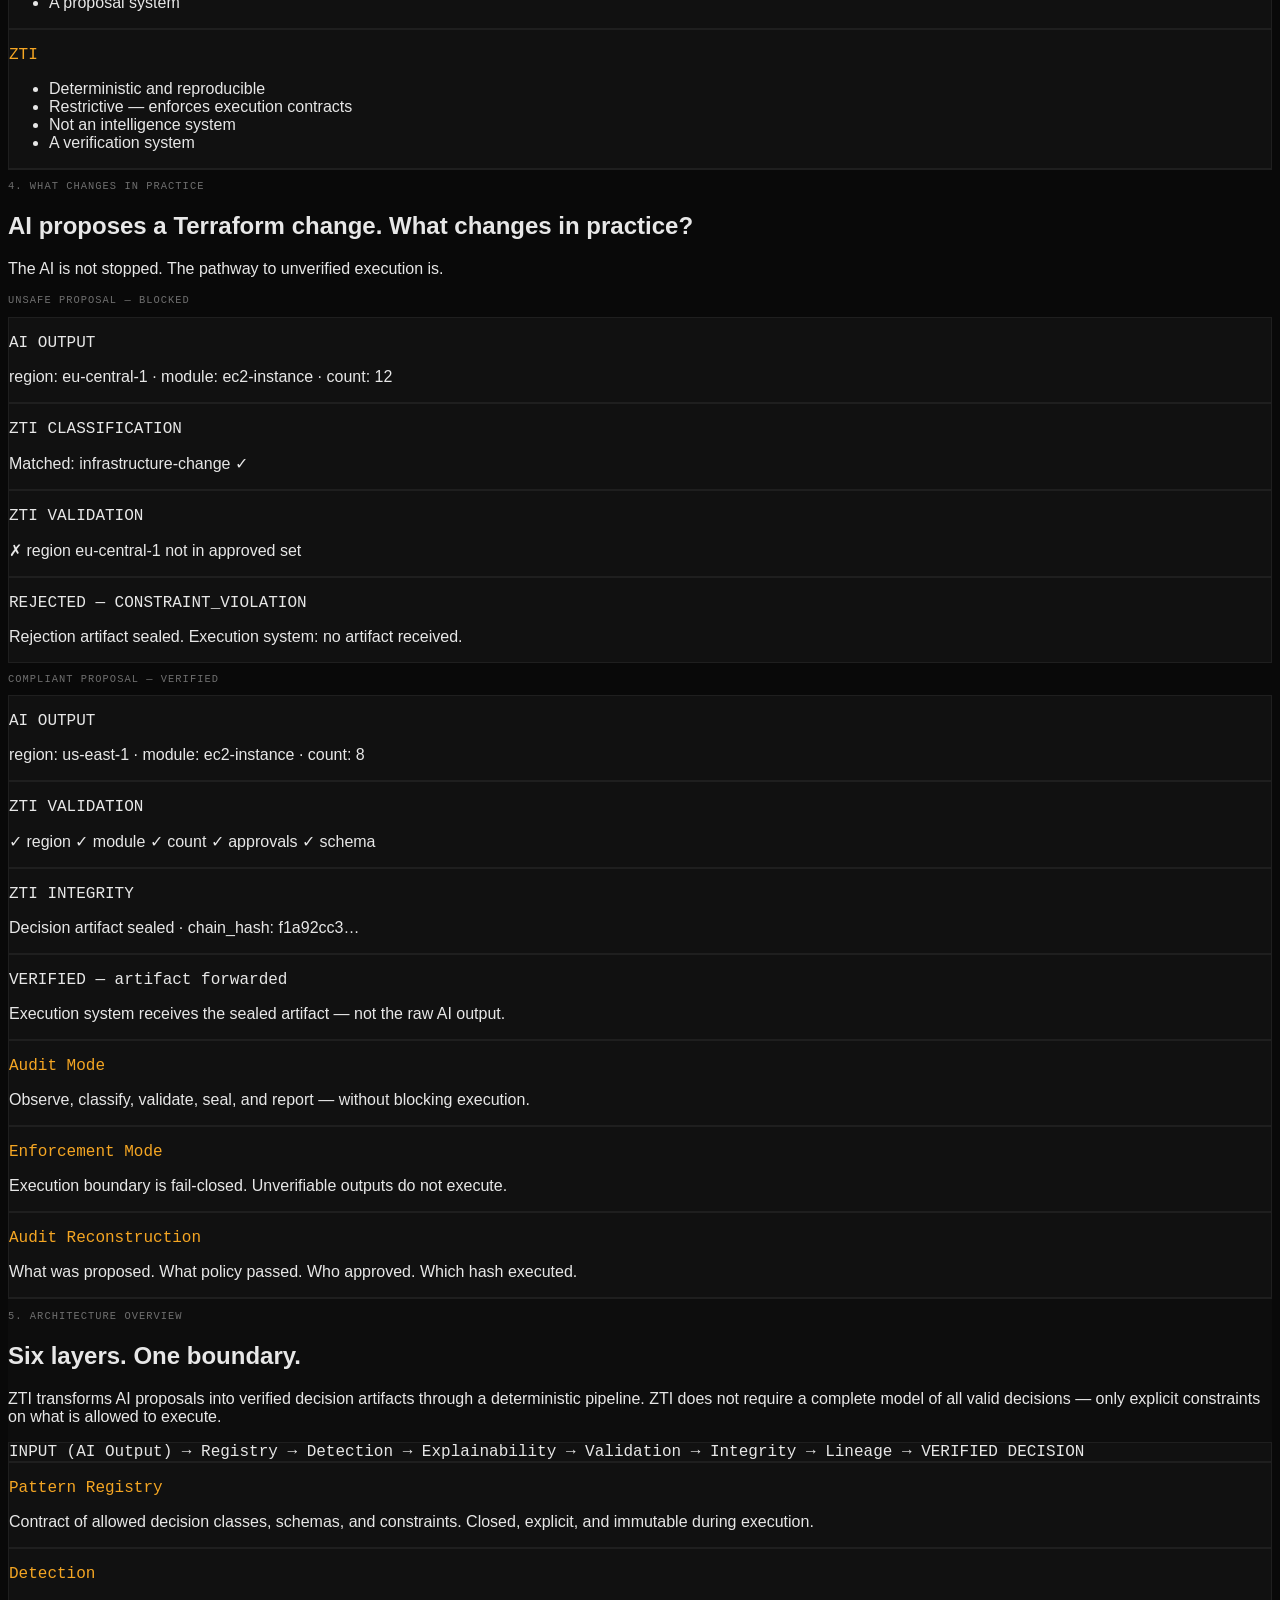
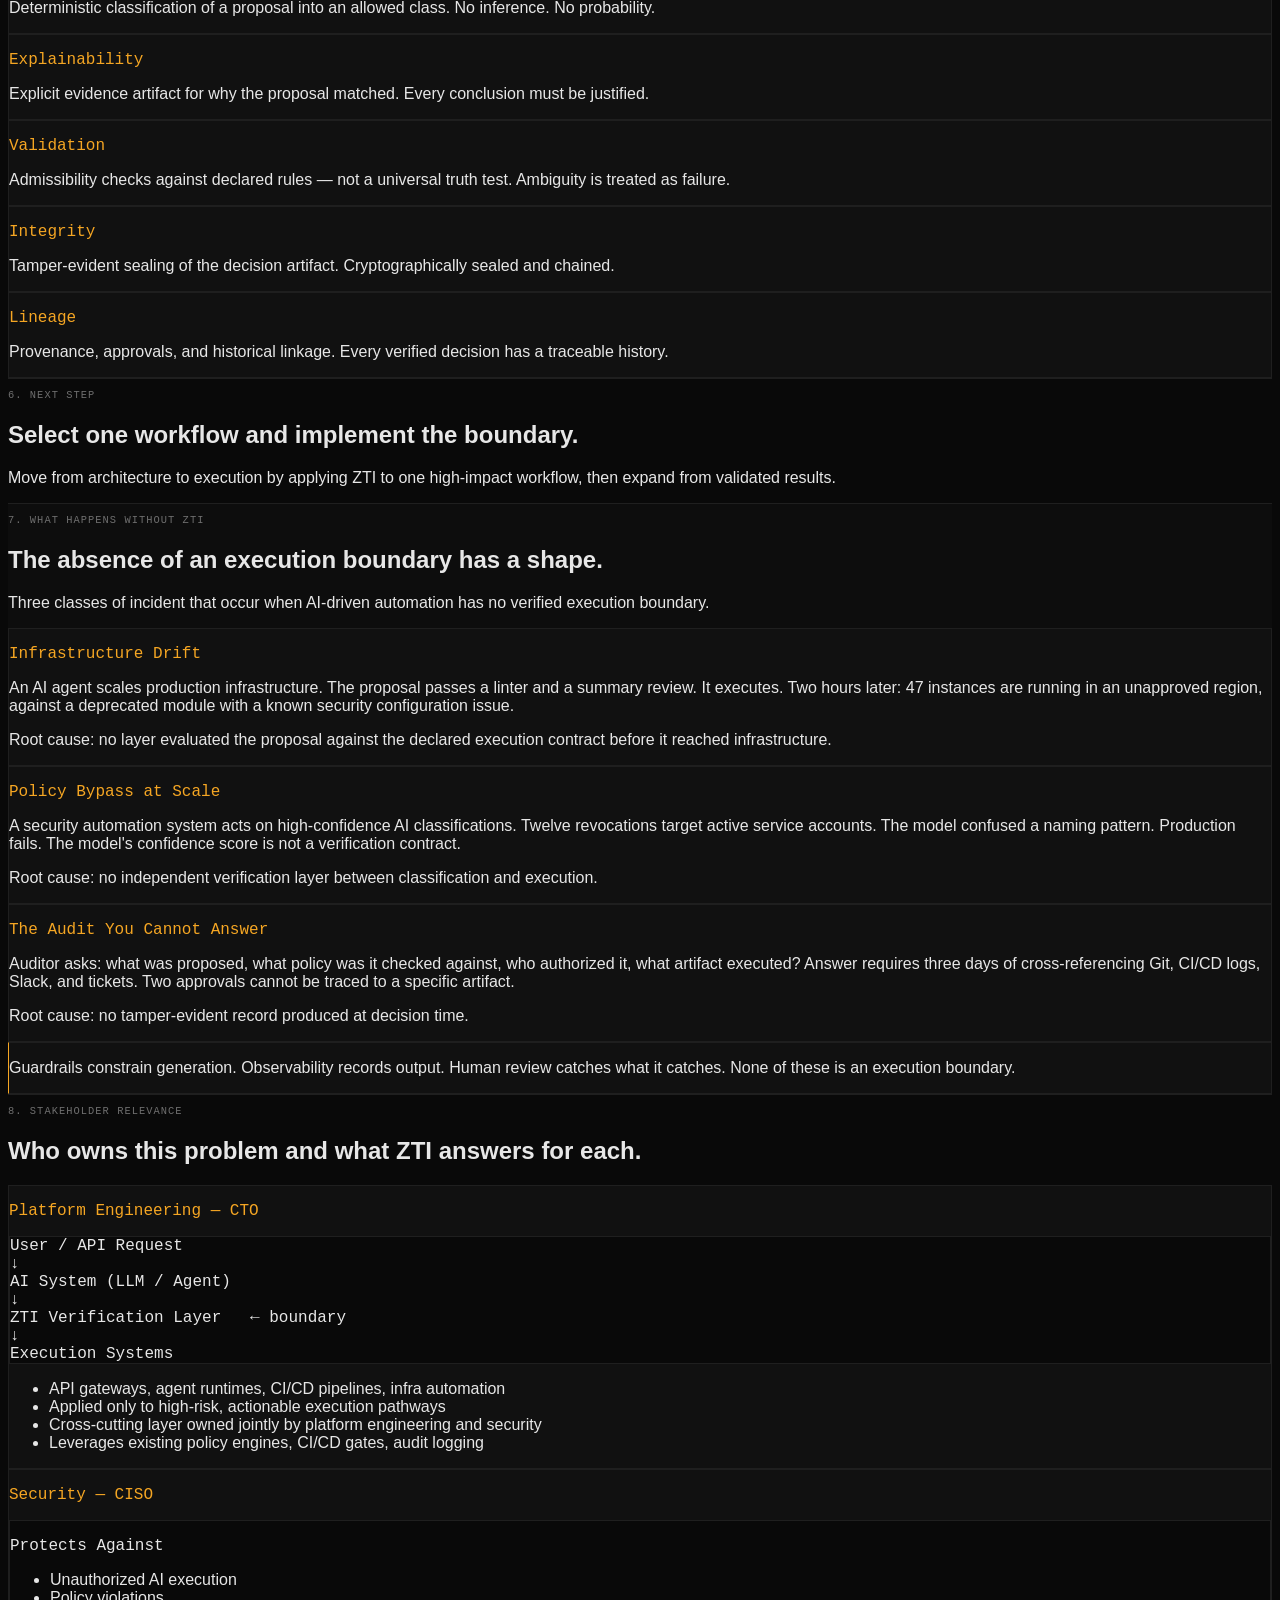
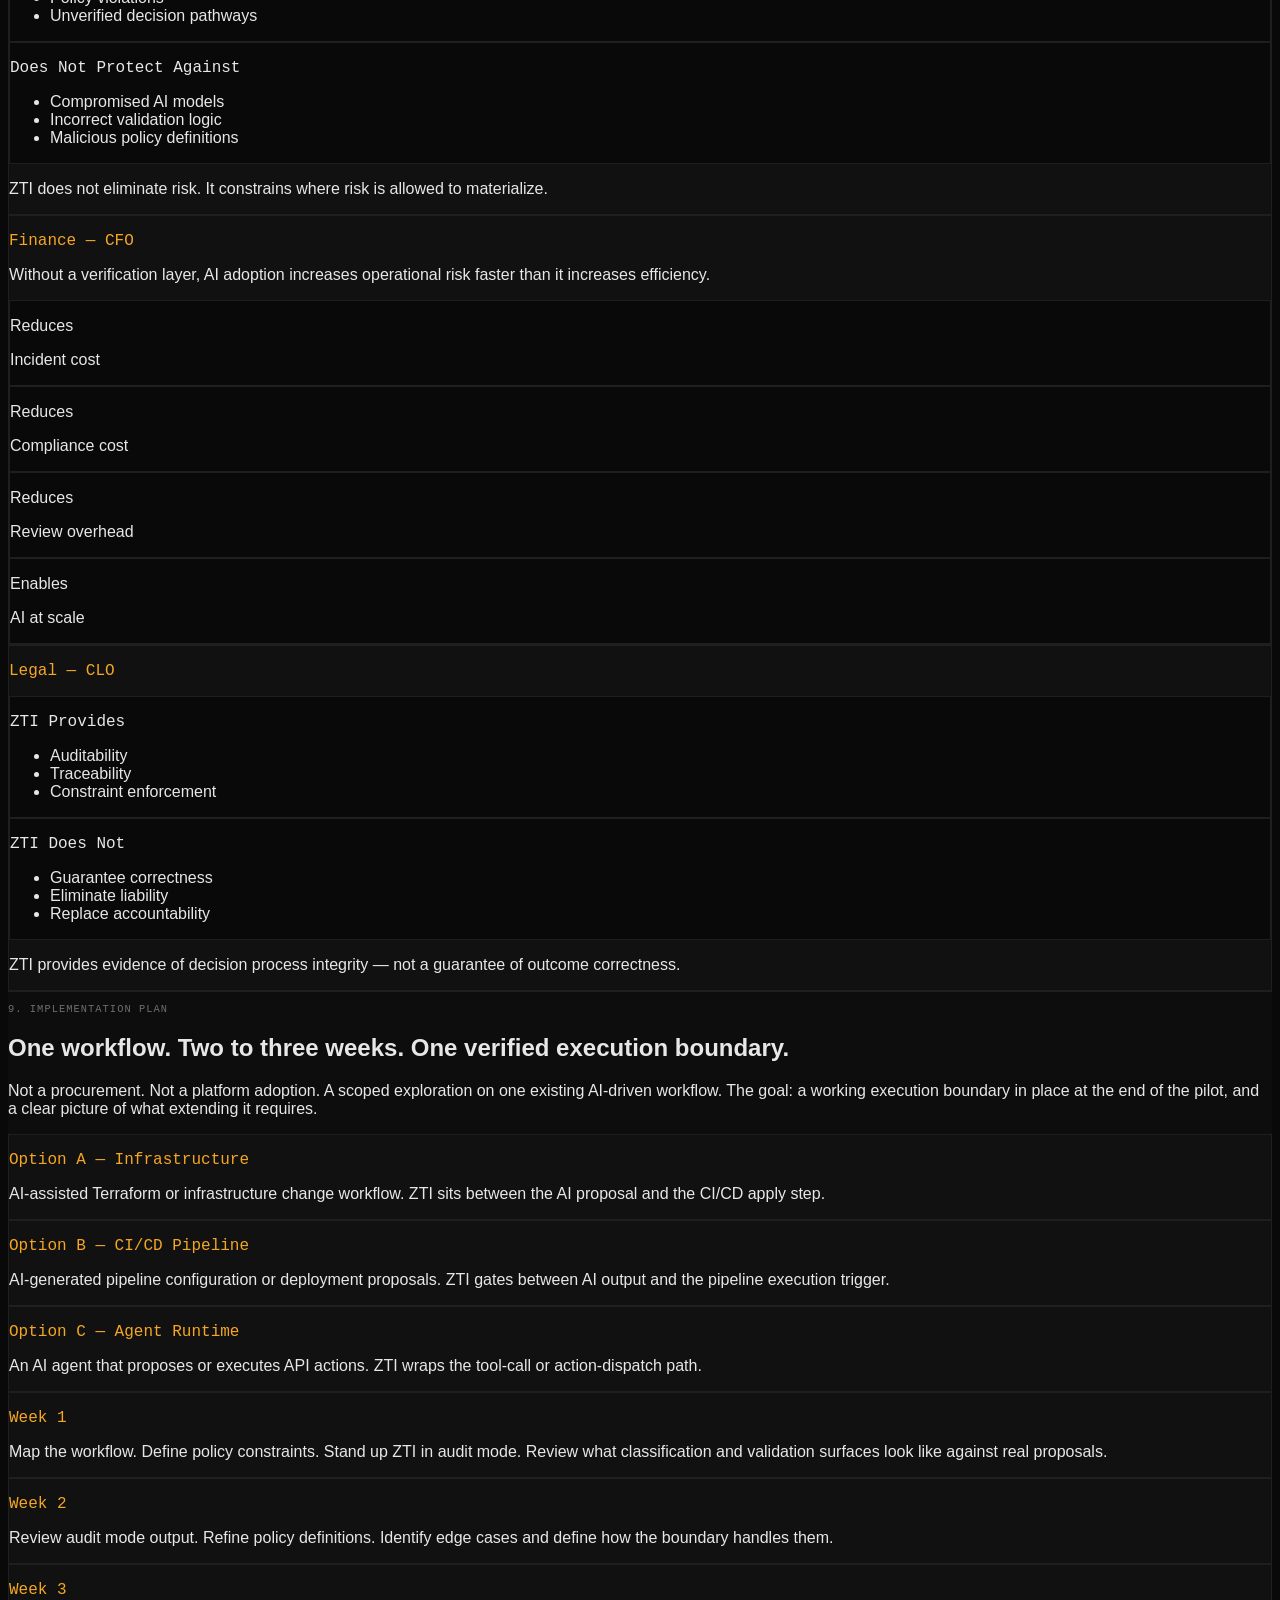
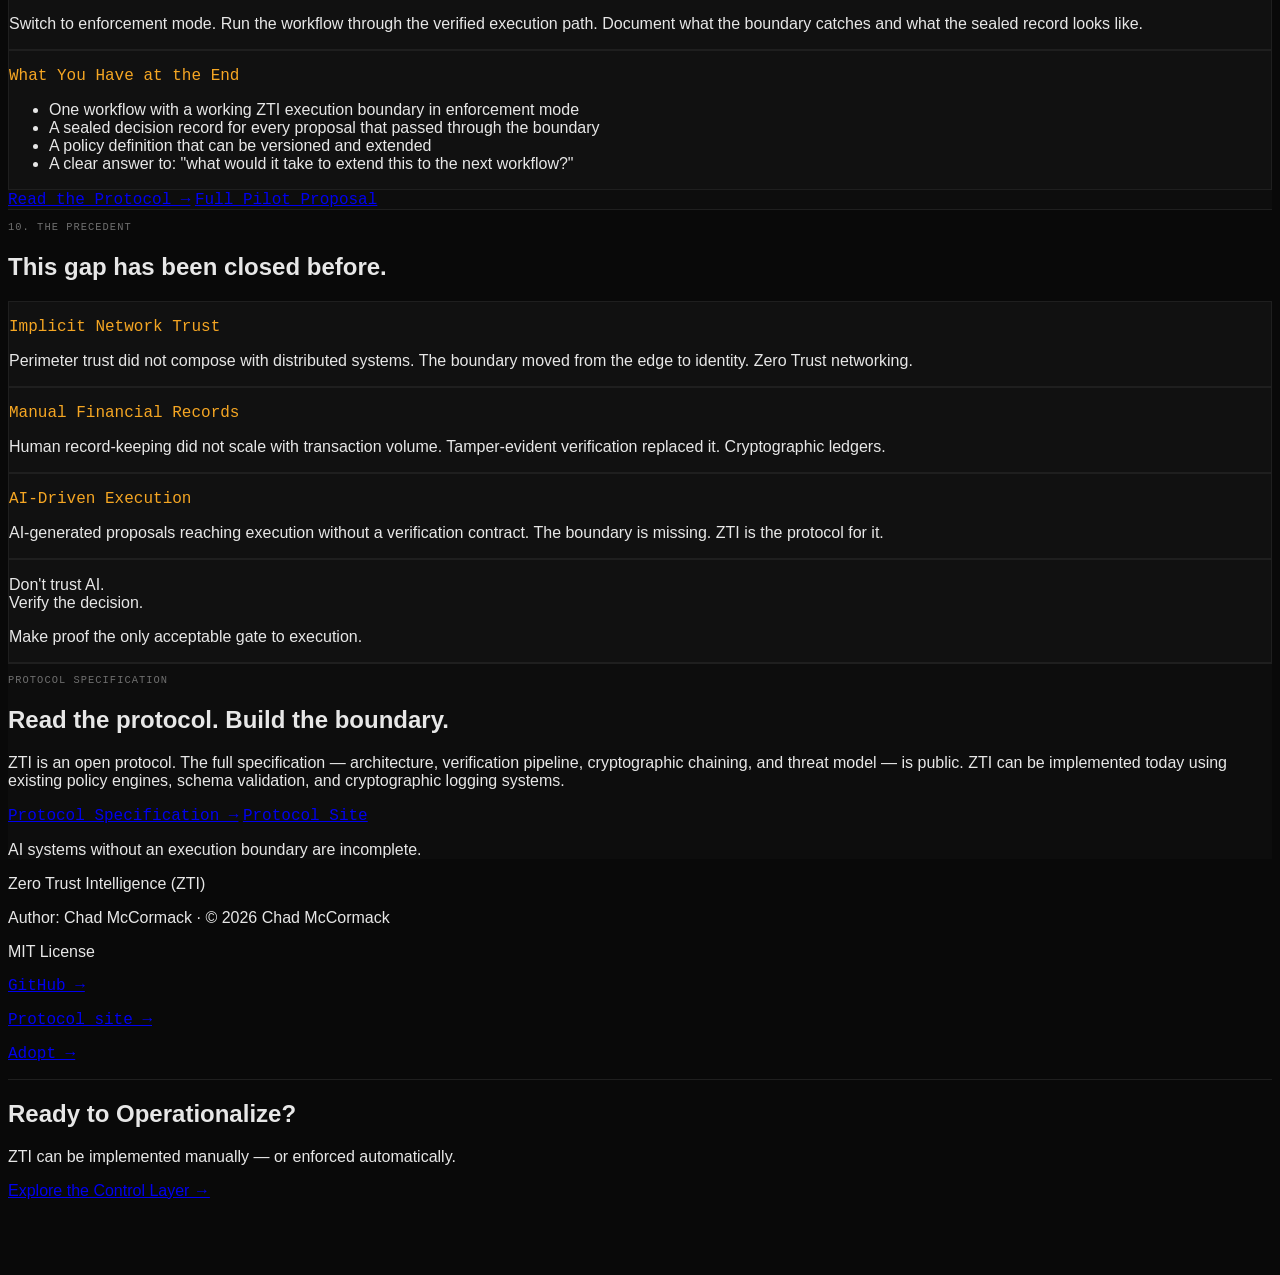
==== commit 61a3ec26: "Merge pull request #8 from bitscon/release/nav-whitepaper-links fix(site): whitepaper links + center" ====
--- a/site/adopt/index.html
+++ b/site/adopt/index.html
@@ -24,7 +24,7 @@
     .step-num { font-family: 'IBM Plex Mono', monospace; color: var(--accent); font-size: 0.7rem; min-width: 1.5rem; }
     .boundary-line { border-left: 2px solid var(--accent); }
     .tag { font-family: 'IBM Plex Mono', monospace; font-size: 0.65rem; letter-spacing: 0.1em; text-transform: uppercase; color: #6f6f6f; }
-    .zti-global-nav { position: sticky; top: 0; z-index: 60; border-bottom: 1px solid var(--border); background: var(--bg); width: 100%; padding: 1rem 1.5rem; display: flex; gap: 1.5rem; flex-wrap: wrap; }
+    .zti-global-nav { position: sticky; top: 0; z-index: 60; border-bottom: 1px solid var(--border); background: var(--bg); width: 100%; padding: 1rem 1.5rem; display: flex; justify-content: center; align-items: center; gap: 1.5rem; flex-wrap: wrap; }
     .zti-global-nav a { font-family: 'IBM Plex Mono', monospace; font-size: 0.75rem; text-decoration: none; color: var(--muted); opacity: 0.7; transition: opacity 0.2s ease, color 0.2s ease; }
     .zti-global-nav a:hover { opacity: 1; color: var(--text); }
     .zti-global-nav a.active { opacity: 1; color: var(--accent); font-weight: 600; }
@@ -40,7 +40,6 @@
   <nav class="zti-global-nav">
     <a href="/" data-nav="protocol">Protocol</a>
     <a href="/adopt" data-nav="adopt">Adopt</a>
-    <a href="/core" data-nav="core">Core</a>
   </nav>
 
   <!-- HERO -->
@@ -569,8 +568,6 @@
 
     let current = "protocol";
     if (path.startsWith("/adopt")) current = "adopt";
-    if (path.startsWith("/core")) current = "core";
-
     document.querySelectorAll("[data-nav]").forEach(link => {
       if (link.dataset.nav === current) {
         link.classList.add("active");
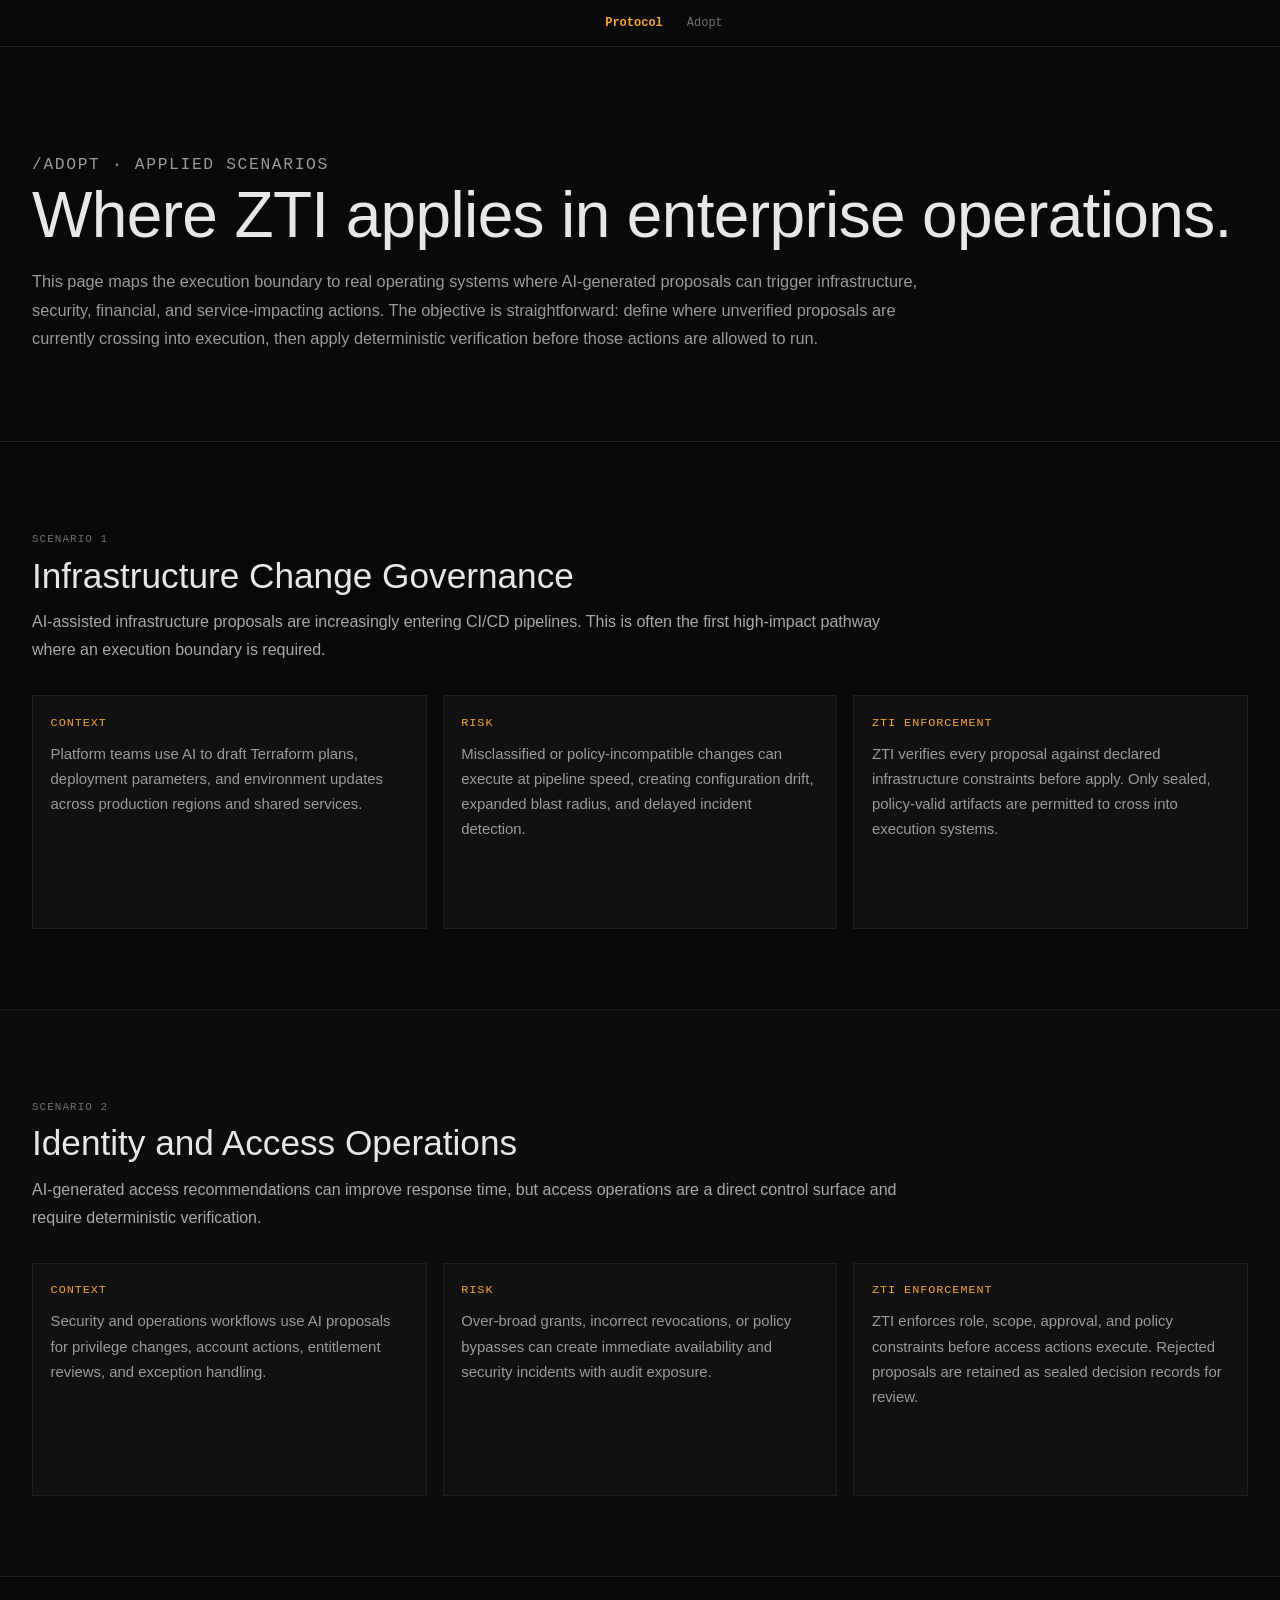
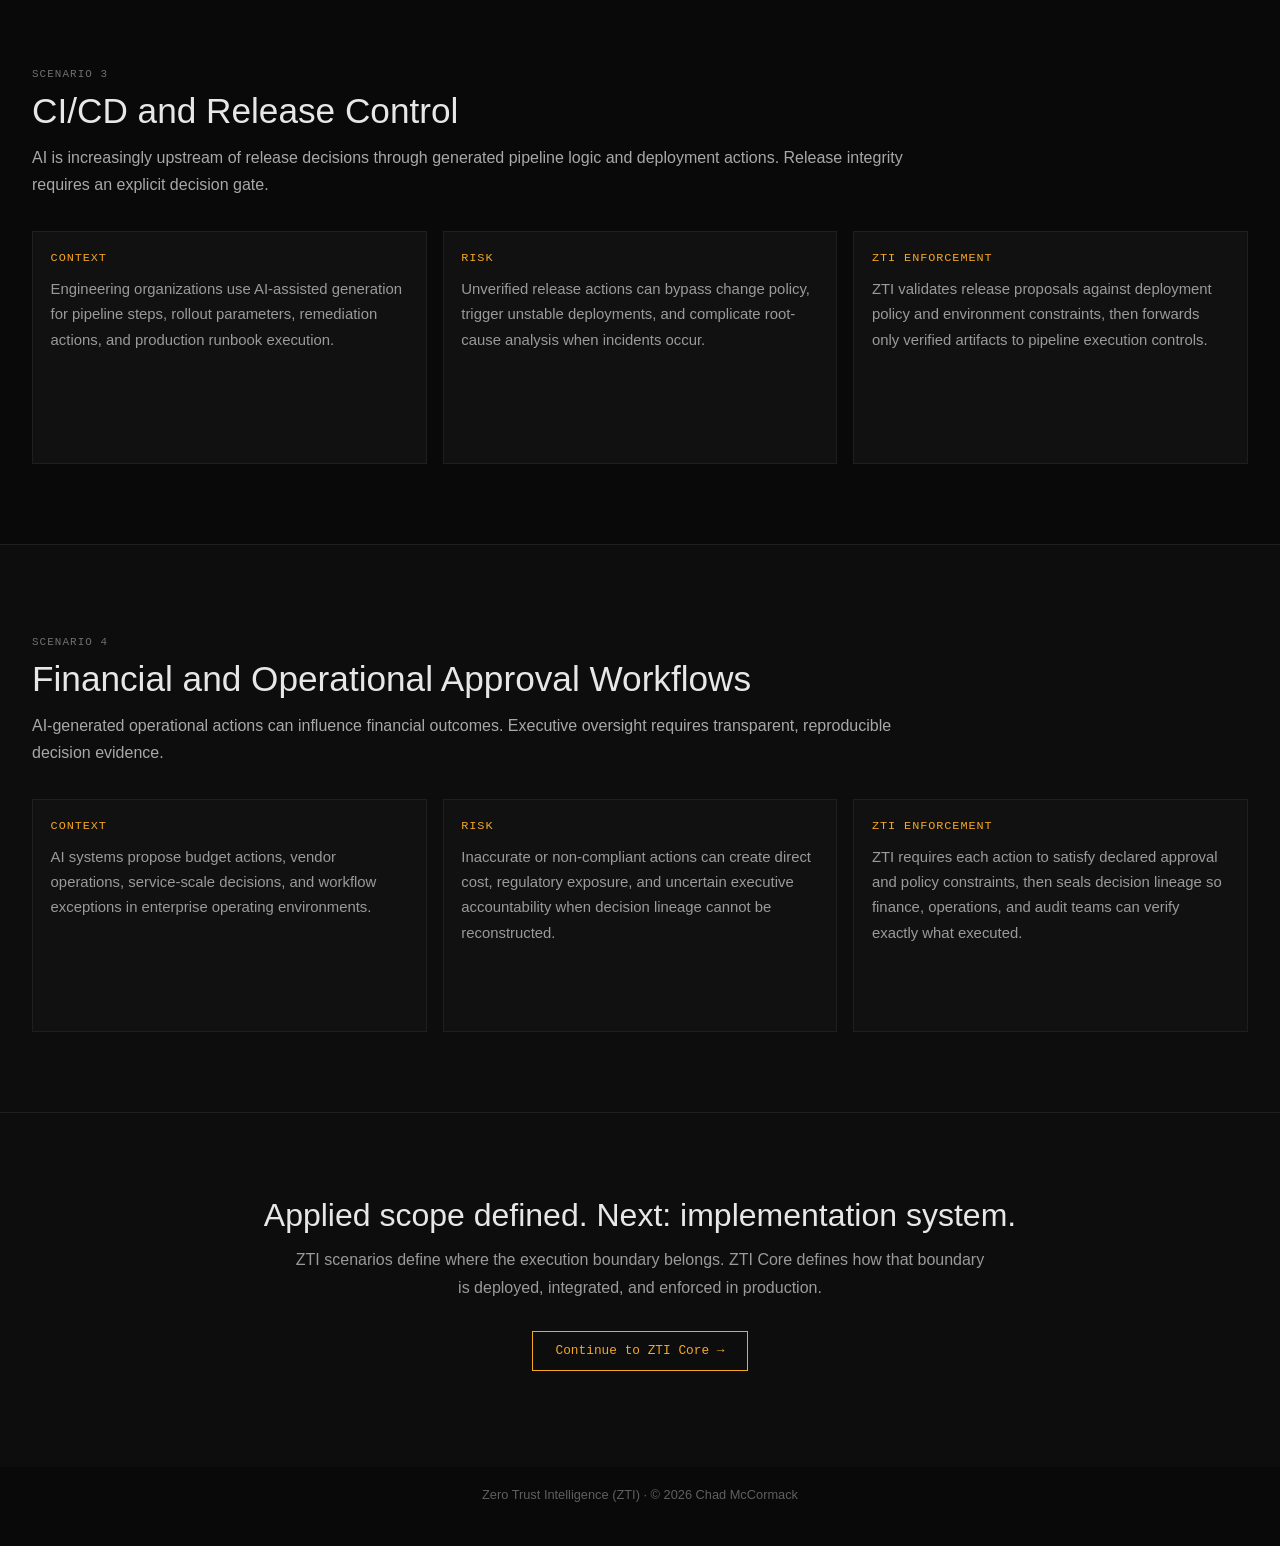
==== commit 80c3e47e: "refine(site): differentiate adopt scenarios and core platform layout" ====
--- a/site/adopt/index.html
+++ b/site/adopt/index.html
@@ -3,8 +3,8 @@
 <head>
   <meta charset="UTF-8" />
   <meta name="viewport" content="width=device-width, initial-scale=1.0" />
-  <title>Adopt ZTI | Zero Trust Intelligence — Decision Verification Protocol</title>
-  <meta name="description" content="Zero Trust Intelligence (ZTI) is a decision verification protocol and control layer between stochastic AI generation and real-world execution. Learn how to adopt ZTI in your systems." />
+  <title>Adopt ZTI | Applied Scenarios for Decision Verification</title>
+  <meta name="description" content="Applied scenarios for adopting Zero Trust Intelligence (ZTI) across enterprise systems where AI-generated proposals can trigger execution." />
   <script src="/tailwindcss.js"></script>
   <style>
     :root {
@@ -16,22 +16,74 @@
       --muted: #9a9a9a;
       --accent: #f5a623;
     }
-    body { background: var(--bg); color: var(--text); font-family: 'IBM Plex Sans', sans-serif; }
+    body { background: var(--bg); color: var(--text); font-family: 'IBM Plex Sans', sans-serif; margin: 0; }
     .mono { font-family: 'IBM Plex Mono', monospace; }
-    .card { background: var(--surface); border: 1px solid var(--border); }
     .accent { color: var(--accent); }
     section { border-top: 1px solid var(--border); }
-    .step-num { font-family: 'IBM Plex Mono', monospace; color: var(--accent); font-size: 0.7rem; min-width: 1.5rem; }
-    .boundary-line { border-left: 2px solid var(--accent); }
-    .tag { font-family: 'IBM Plex Mono', monospace; font-size: 0.65rem; letter-spacing: 0.1em; text-transform: uppercase; color: #6f6f6f; }
+
     .zti-global-nav { position: sticky; top: 0; z-index: 60; border-bottom: 1px solid var(--border); background: var(--bg); width: 100%; padding: 1rem 1.5rem; display: flex; justify-content: center; align-items: center; gap: 1.5rem; flex-wrap: wrap; }
     .zti-global-nav a { font-family: 'IBM Plex Mono', monospace; font-size: 0.75rem; text-decoration: none; color: var(--muted); opacity: 0.7; transition: opacity 0.2s ease, color 0.2s ease; }
     .zti-global-nav a:hover { opacity: 1; color: var(--text); }
     .zti-global-nav a.active { opacity: 1; color: var(--accent); font-weight: 600; }
-    .zti-reference a { color: var(--accent); text-decoration: none; border-bottom: 1px solid transparent; transition: border-color 0.2s ease; }
-    .zti-reference a:hover { border-color: var(--accent); }
+
+    .ad-shell { max-width: 76rem; margin: 0 auto; padding: 0 1.5rem; }
+    .ad-tag { font-family: 'IBM Plex Mono', monospace; font-size: 0.68rem; letter-spacing: 0.1em; text-transform: uppercase; color: #6f6f6f; }
+
+    .ad-hero { padding: 6.5rem 0 5.5rem; border-top: 0; }
+    .ad-hero h1 { margin: 0 0 1rem; font-size: clamp(2rem, 5vw, 4rem); font-weight: 300; line-height: 1.12; letter-spacing: -0.01em; }
+    .ad-hero p { margin: 0; max-width: 56rem; color: var(--muted); line-height: 1.75; font-size: 1.02rem; }
+
+    .ad-scenario { padding: 5rem 0; }
+    .ad-scenario-alt { background: var(--surface2); }
+    .ad-scenario h2 { margin: 0 0 0.8rem; font-size: clamp(1.5rem, 2.8vw, 2.2rem); font-weight: 350; }
+    .ad-scenario-intro { margin: 0 0 2rem; color: #a8a8a8; max-width: 56rem; line-height: 1.72; }
+
+    .ad-pattern { display: grid; grid-template-columns: repeat(3, minmax(0, 1fr)); gap: 1rem; }
+    .ad-block {
+      background: var(--surface);
+      border: 1px solid var(--border);
+      padding: 1.2rem 1.1rem 1.25rem;
+      min-height: 12rem;
+    }
+    .ad-block h3 {
+      margin: 0 0 0.75rem;
+      font-family: 'IBM Plex Mono', monospace;
+      font-size: 0.74rem;
+      letter-spacing: 0.08em;
+      text-transform: uppercase;
+      color: var(--accent);
+      font-weight: 500;
+    }
+    .ad-block p { margin: 0; color: var(--muted); line-height: 1.7; font-size: 0.93rem; }
+
+    .ad-close { padding: 5.25rem 0 6rem; text-align: center; background: var(--surface2); }
+    .ad-close h2 { margin: 0 0 0.75rem; font-size: clamp(1.4rem, 2.7vw, 2rem); font-weight: 350; }
+    .ad-close p { margin: 0 auto 1.8rem; max-width: 44rem; color: var(--muted); line-height: 1.75; }
+    .ad-next {
+      display: inline-block;
+      font-family: 'IBM Plex Mono', monospace;
+      font-size: 0.8rem;
+      text-decoration: none;
+      padding: 0.72rem 1.4rem;
+      border: 1px solid var(--accent);
+      color: var(--accent);
+      transition: background 0.16s ease, color 0.16s ease;
+    }
+    .ad-next:hover { background: var(--accent); color: #000; }
+
+    .ad-footer { padding: 1.25rem 0 2.5rem; color: #5f5f5f; font-size: 0.8rem; text-align: center; }
+
+    @media (max-width: 960px) {
+      .ad-pattern { grid-template-columns: 1fr; }
+      .ad-block { min-height: 0; }
+    }
+
     @media (max-width: 640px) {
       .zti-global-nav { padding: 0.75rem 1rem; gap: 1rem; }
+      .ad-shell { padding: 0 1rem; }
+      .ad-hero { padding: 4.25rem 0 3.75rem; }
+      .ad-scenario { padding: 3.5rem 0; }
+      .ad-close { padding: 3.75rem 0 4.5rem; }
     }
   </style>
 </head>
@@ -42,525 +94,169 @@
     <a href="/adopt" data-nav="adopt">Adopt</a>
   </nav>
 
-  <!-- HERO -->
-  <section id="hero" class="border-t-0 px-6 py-28 md:py-36">
-    <div class="max-w-6xl mx-auto">
-      <p class="tag mb-8">/adopt · Version 1.0 · April 2026</p>
-      <h1 class="text-5xl md:text-7xl font-light leading-tight mb-6">
-        Zero Trust <span class="accent">Intelligence</span>
-      </h1>
-      <p class="text-2xl md:text-3xl text-[#c8c8c8] font-light mb-4">A Decision Verification Protocol for AI-Driven Systems</p>
-      <p class="text-xl text-[#e0e0e0] font-light mb-2">Don't trust AI. Verify it.</p>
-      <p class="text-xl text-[#e0e0e0] font-light mb-6">AI generates. ZTI verifies. Only verified decisions execute.</p>
-      <p class="text-base text-[#9a9a9a] max-w-2xl mb-10 leading-relaxed">
-        ZTI is a decision verification protocol and control layer between stochastic AI generation
-        and real-world execution. It does not make AI smarter. It defines when AI output is allowed to act.
-      </p>
-      <div class="flex flex-wrap gap-4">
-        <a href="#pilot" class="mono text-sm px-6 py-3 border border-[#f5a623] text-[#f5a623] hover:bg-[#f5a623] hover:text-black transition">Start a Pilot →</a>
-        <a href="/" class="mono text-sm px-6 py-3 border border-[#2a2a2a] text-[#a0a0a0] hover:text-white hover:border-white transition">Protocol Specification</a>
-        <a href="/adopt/demo" class="mono text-sm px-6 py-3 border border-[#2a2a2a] text-[#a0a0a0] hover:text-white hover:border-white transition">See It in Action →</a>
-      </div>
-    </div>
-  </section>
-
-  <section class="px-6 py-12">
-    <div class="max-w-6xl mx-auto">
-      <div class="card p-6 zti-reference">
-        <p>
-          Understand the underlying protocol →
-          <a href="/">View ZTI Protocol</a>
-        </p>
-      </div>
-    </div>
-  </section>
-
-  <!-- PROBLEM -->
-  <section id="problem" class="px-6 py-24">
-    <div class="max-w-6xl mx-auto">
-      <p class="tag mb-4">1. The Problem</p>
-      <h2 class="text-3xl md:text-4xl font-light mb-4">
-        We are beginning to execute on AI output without a reliable decision boundary.
-      </h2>
-      <p class="text-[#9a9a9a] max-w-3xl mb-10 leading-relaxed">
-        AI systems are increasingly upstream of decisions that affect execution —
-        infrastructure changes, security enforcement, financial operations, automated workflows.
-        These outputs are produced probabilistically.
-      </p>
-      <div class="grid md:grid-cols-3 gap-4 mb-10">
-        <div class="card p-6">
-          <p class="mono text-xs uppercase accent mb-3">Non-determinism</p>
-          <p class="text-[#9a9a9a] text-sm leading-relaxed">The same input may produce different outputs. Confidence is not consistency.</p>
-        </div>
-        <div class="card p-6">
-          <p class="mono text-xs uppercase accent mb-3">Opaque Reasoning</p>
-          <p class="text-[#9a9a9a] text-sm leading-relaxed">The path from input to output is not fully inspectable. You cannot audit what you cannot trace.</p>
-        </div>
-        <div class="card p-6">
-          <p class="mono text-xs uppercase accent mb-3">No Integrity Guarantees</p>
-          <p class="text-[#9a9a9a] text-sm leading-relaxed">Outputs can be altered without detection. There is no tamper-evident record by default.</p>
-        </div>
-      </div>
-      <div class="card p-6 max-w-3xl border-l-2" style="border-left-color: var(--accent);">
-        <p class="text-[#c8c8c8] italic">
-          "If it looks correct, it must be correct."<br>
-          <span class="text-[#6a6a6a] text-sm not-italic mt-2 block">That assumption does not scale.</span>
-        </p>
-      </div>
-    </div>
-  </section>
-
-  <!-- THE SHIFT -->
-  <section id="shift" class="px-6 py-24" style="background:var(--surface2);">
-    <div class="max-w-6xl mx-auto">
-      <p class="tag mb-4">2. Why AI Cannot Be Trusted</p>
-      <h2 class="text-3xl md:text-4xl font-light mb-4">AI output is not a decision.</h2>
-      <p class="text-2xl text-[#c8c8c8] font-light mb-8">A decision is something that can be proven.</p>
-      <div class="grid md:grid-cols-2 gap-8 max-w-4xl">
-        <div>
-          <p class="tag mb-4">Without ZTI</p>
-          <div class="card p-6">
-            <div class="mono text-sm text-[#6a6a6a] space-y-2">
-              <div>AI System</div>
-              <div class="pl-4 text-[#4a4a4a]">↓ unverified</div>
-              <div class="text-[#ff6b6b]">Execution Systems</div>
-            </div>
-            <p class="text-xs text-[#5a5a5a] mt-4 leading-relaxed">Proposal enters. Action executes. No verification contract. No sealed record. No enforcement boundary.</p>
-          </div>
-        </div>
-        <div>
-          <p class="tag mb-4">With ZTI</p>
-          <div class="card p-6" style="border-color: #2a2a2a;">
-            <div class="mono text-sm space-y-2">
-              <div class="text-[#9a9a9a]">AI System</div>
-              <div class="pl-4 text-[#5a5a5a]">↓ proposal</div>
-              <div class="text-[#f5a623]">ZTI Verification Layer</div>
-              <div class="pl-4 text-[#5a5a5a]">↓ verified artifact only</div>
-              <div class="text-[#9a9a9a]">Execution Systems</div>
-            </div>
-            <p class="text-xs text-[#5a5a5a] mt-4 leading-relaxed">Deterministic classification. Policy validation. Cryptographic seal. Fail-closed boundary. Tamper-evident record.</p>
-          </div>
-        </div>
-      </div>
-    </div>
-  </section>
-
-  <!-- THE LAYER -->
-  <section id="layer" class="px-6 py-24">
-    <div class="max-w-6xl mx-auto">
-      <p class="tag mb-4">3. The ZTI Approach</p>
-      <h2 class="text-3xl md:text-4xl font-light mb-4">ZTI is the deterministic decision verification layer.</h2>
-      <p class="text-[#9a9a9a] max-w-3xl mb-10 leading-relaxed">
-        ZTI does not constrain how AI thinks. It constrains what AI is allowed to do.
-      </p>
-      <div class="card p-6 mono text-sm text-[#a8a8a8] max-w-lg mb-10 leading-loose">
-        AI (stochastic generation layer)<br>
-        <span class="pl-4 text-[#5a5a5a]">↓</span><br>
-        <span class="text-[#f5a623]">ZTI (deterministic decision verification layer)</span><br>
-        <span class="pl-4 text-[#5a5a5a]">↓ verified decisions only</span><br>
-        Execution systems
-      </div>
-      <div class="grid md:grid-cols-2 gap-4 max-w-4xl">
-        <div class="card p-6">
-          <p class="mono text-xs uppercase accent mb-4">AI</p>
-          <ul class="text-sm text-[#9a9a9a] space-y-2">
-            <li>Probabilistic and generative</li>
-            <li>Exploratory — useful for proposing options</li>
-            <li>Not a decision system</li>
-            <li class="text-[#6a6a6a] italic">A proposal system</li>
-          </ul>
-        </div>
-        <div class="card p-6">
-          <p class="mono text-xs uppercase accent mb-4">ZTI</p>
-          <ul class="text-sm text-[#9a9a9a] space-y-2">
-            <li>Deterministic and reproducible</li>
-            <li>Restrictive — enforces execution contracts</li>
-            <li>Not an intelligence system</li>
-            <li class="text-[#6a6a6a] italic">A verification system</li>
-          </ul>
-        </div>
-      </div>
-    </div>
-  </section>
-
-  <!-- WHAT CHANGES IN PRACTICE -->
-  <section id="example" class="px-6 py-24">
-    <div class="max-w-6xl mx-auto">
-      <p class="tag mb-4">4. What Changes in Practice</p>
-      <h2 class="text-3xl font-light mb-4">AI proposes a Terraform change. What changes in practice?</h2>
-      <p class="text-[#9a9a9a] mb-10 max-w-3xl leading-relaxed">
-        The AI is not stopped. The pathway to unverified execution is.
-      </p>
-      <div class="grid md:grid-cols-2 gap-8 mb-10">
-        <div>
-          <p class="tag mb-4">Unsafe Proposal — Blocked</p>
-          <div class="space-y-2">
-            <div class="card p-4 border-l-2 border-[#ff6b6b]">
-              <p class="mono text-xs text-[#ff6b6b] mb-1">AI OUTPUT</p>
-              <p class="text-xs text-[#7a7a7a]">region: eu-central-1 · module: ec2-instance · count: 12</p>
-            </div>
-            <div class="card p-4">
-              <p class="mono text-xs text-[#f5a623] mb-1">ZTI CLASSIFICATION</p>
-              <p class="text-xs text-[#7a7a7a]">Matched: infrastructure-change ✓</p>
-            </div>
-            <div class="card p-4">
-              <p class="mono text-xs text-[#f5a623] mb-1">ZTI VALIDATION</p>
-              <p class="text-xs text-[#ff6b6b]">✗ region eu-central-1 not in approved set</p>
-            </div>
-            <div class="card p-4 border-l-2 border-[#ff6b6b]">
-              <p class="mono text-xs text-[#ff6b6b]">REJECTED — CONSTRAINT_VIOLATION</p>
-              <p class="text-xs text-[#5a5a5a] mt-1">Rejection artifact sealed. Execution system: no artifact received.</p>
-            </div>
-          </div>
-        </div>
-        <div>
-          <p class="tag mb-4">Compliant Proposal — Verified</p>
-          <div class="space-y-2">
-            <div class="card p-4 border-l-2 border-[#4ade80]">
-              <p class="mono text-xs text-[#4ade80] mb-1">AI OUTPUT</p>
-              <p class="text-xs text-[#7a7a7a]">region: us-east-1 · module: ec2-instance · count: 8</p>
-            </div>
-            <div class="card p-4">
-              <p class="mono text-xs text-[#f5a623] mb-1">ZTI VALIDATION</p>
-              <p class="text-xs text-[#4ade80]">✓ region ✓ module ✓ count ✓ approvals ✓ schema</p>
-            </div>
-            <div class="card p-4">
-              <p class="mono text-xs text-[#f5a623] mb-1">ZTI INTEGRITY</p>
-              <p class="text-xs text-[#7a7a7a]">Decision artifact sealed · chain_hash: f1a92cc3…</p>
-            </div>
-            <div class="card p-4 border-l-2 border-[#4ade80]">
-              <p class="mono text-xs text-[#4ade80]">VERIFIED — artifact forwarded</p>
-              <p class="text-xs text-[#5a5a5a] mt-1">Execution system receives the sealed artifact — not the raw AI output.</p>
-            </div>
-          </div>
-        </div>
-      </div>
-      <div class="grid md:grid-cols-3 gap-4 max-w-4xl">
-        <div class="card p-5">
-          <p class="mono text-xs uppercase accent mb-2">Audit Mode</p>
-          <p class="text-sm text-[#9a9a9a]">Observe, classify, validate, seal, and report — without blocking execution.</p>
-        </div>
-        <div class="card p-5">
-          <p class="mono text-xs uppercase accent mb-2">Enforcement Mode</p>
-          <p class="text-sm text-[#9a9a9a]">Execution boundary is fail-closed. Unverifiable outputs do not execute.</p>
-        </div>
-        <div class="card p-5">
-          <p class="mono text-xs uppercase accent mb-2">Audit Reconstruction</p>
-          <p class="text-sm text-[#9a9a9a]">What was proposed. What policy passed. Who approved. Which hash executed.</p>
-        </div>
-      </div>
-    </div>
-  </section>
-
-  <!-- ARCHITECTURE OVERVIEW -->
-  <section id="architecture" class="px-6 py-24" style="background:var(--surface2);">
-    <div class="max-w-6xl mx-auto">
-      <p class="tag mb-4">5. Architecture Overview</p>
-      <h2 class="text-3xl font-light mb-4">Six layers. One boundary.</h2>
-      <p class="text-[#9a9a9a] max-w-3xl mb-8 leading-relaxed">
-        ZTI transforms AI proposals into verified decision artifacts through a deterministic pipeline.
-        ZTI does not require a complete model of all valid decisions —
-        only explicit constraints on what is allowed to execute.
-      </p>
-      <div class="card p-5 mono text-xs text-[#a8a8a8] max-w-2xl mb-8 leading-loose">
-        INPUT (AI Output) → Registry → Detection → Explainability → Validation → Integrity → Lineage → VERIFIED DECISION
-      </div>
-      <div class="grid md:grid-cols-3 gap-4">
-        <div class="card p-6">
-          <p class="mono text-xs uppercase accent mb-2">Pattern Registry</p>
-          <p class="text-sm text-[#9a9a9a] leading-relaxed">Contract of allowed decision classes, schemas, and constraints. Closed, explicit, and immutable during execution.</p>
-        </div>
-        <div class="card p-6">
-          <p class="mono text-xs uppercase accent mb-2">Detection</p>
-          <p class="text-sm text-[#9a9a9a] leading-relaxed">Deterministic classification of a proposal into an allowed class. No inference. No probability.</p>
-        </div>
-        <div class="card p-6">
-          <p class="mono text-xs uppercase accent mb-2">Explainability</p>
-          <p class="text-sm text-[#9a9a9a] leading-relaxed">Explicit evidence artifact for why the proposal matched. Every conclusion must be justified.</p>
-        </div>
-        <div class="card p-6">
-          <p class="mono text-xs uppercase accent mb-2">Validation</p>
-          <p class="text-sm text-[#9a9a9a] leading-relaxed">Admissibility checks against declared rules — not a universal truth test. Ambiguity is treated as failure.</p>
-        </div>
-        <div class="card p-6">
-          <p class="mono text-xs uppercase accent mb-2">Integrity</p>
-          <p class="text-sm text-[#9a9a9a] leading-relaxed">Tamper-evident sealing of the decision artifact. Cryptographically sealed and chained.</p>
-        </div>
-        <div class="card p-6">
-          <p class="mono text-xs uppercase accent mb-2">Lineage</p>
-          <p class="text-sm text-[#9a9a9a] leading-relaxed">Provenance, approvals, and historical linkage. Every verified decision has a traceable history.</p>
-        </div>
-      </div>
-    </div>
-  </section>
-
-  <section id="next-step" class="px-6 py-24">
-    <div class="max-w-6xl mx-auto">
-      <p class="tag mb-4">6. Next Step</p>
-      <h2 class="text-3xl font-light mb-4">Select one workflow and implement the boundary.</h2>
-      <p class="text-[#9a9a9a] max-w-3xl leading-relaxed">
-        Move from architecture to execution by applying ZTI to one high-impact workflow, then expand from validated results.
-      </p>
-    </div>
-  </section>
-
-  <!-- RISK: WITHOUT ZTI -->
-  <section id="risk" class="px-6 py-24" style="background:var(--surface2);">
-    <div class="max-w-6xl mx-auto">
-      <p class="tag mb-4">7. What Happens Without ZTI</p>
-      <h2 class="text-3xl font-light mb-4">The absence of an execution boundary has a shape.</h2>
-      <p class="text-[#9a9a9a] max-w-3xl mb-10 leading-relaxed">
-        Three classes of incident that occur when AI-driven automation has no verified execution boundary.
-      </p>
-      <div class="grid md:grid-cols-3 gap-4">
-        <div class="card p-6">
-          <p class="mono text-xs uppercase accent mb-3">Infrastructure Drift</p>
-          <p class="text-sm text-[#9a9a9a] leading-relaxed mb-4">
-            An AI agent scales production infrastructure. The proposal passes a linter and a summary review. It executes. Two hours later: 47 instances are running in an unapproved region, against a deprecated module with a known security configuration issue.
-          </p>
-          <p class="text-xs text-[#5a5a5a]">Root cause: no layer evaluated the proposal against the declared execution contract before it reached infrastructure.</p>
-        </div>
-        <div class="card p-6">
-          <p class="mono text-xs uppercase accent mb-3">Policy Bypass at Scale</p>
-          <p class="text-sm text-[#9a9a9a] leading-relaxed mb-4">
-            A security automation system acts on high-confidence AI classifications. Twelve revocations target active service accounts. The model confused a naming pattern. Production fails. The model's confidence score is not a verification contract.
-          </p>
-          <p class="text-xs text-[#5a5a5a]">Root cause: no independent verification layer between classification and execution.</p>
-        </div>
-        <div class="card p-6">
-          <p class="mono text-xs uppercase accent mb-3">The Audit You Cannot Answer</p>
-          <p class="text-sm text-[#9a9a9a] leading-relaxed mb-4">
-            Auditor asks: what was proposed, what policy was it checked against, who authorized it, what artifact executed? Answer requires three days of cross-referencing Git, CI/CD logs, Slack, and tickets. Two approvals cannot be traced to a specific artifact.
-          </p>
-          <p class="text-xs text-[#5a5a5a]">Root cause: no tamper-evident record produced at decision time.</p>
-        </div>
-      </div>
-      <div class="card p-6 max-w-3xl mt-8 border-l-2" style="border-left-color: var(--accent);">
-        <p class="text-[#c8c8c8]">Guardrails constrain generation. Observability records output. Human review catches what it catches. None of these is an execution boundary.</p>
-      </div>
-    </div>
-  </section>
-
-  <!-- STAKEHOLDERS -->
-  <section id="stakeholders" class="px-6 py-24">
-    <div class="max-w-6xl mx-auto">
-      <p class="tag mb-4">8. Stakeholder Relevance</p>
-      <h2 class="text-3xl font-light mb-10">Who owns this problem and what ZTI answers for each.</h2>
-      <div class="grid md:grid-cols-2 gap-6">
-
-        <div class="card p-6">
-          <p class="mono text-xs uppercase accent mb-4">Platform Engineering — CTO</p>
-          <div class="card p-4 mono text-xs text-[#7a7a7a] mb-4 leading-loose" style="background:var(--bg);">
-            User / API Request<br>↓<br>AI System (LLM / Agent)<br><span class="text-[#f5a623]">↓<br>ZTI Verification Layer &nbsp;&nbsp;← boundary</span><br>↓<br>Execution Systems
-          </div>
-          <ul class="text-sm text-[#9a9a9a] space-y-1">
-            <li>API gateways, agent runtimes, CI/CD pipelines, infra automation</li>
-            <li>Applied only to high-risk, actionable execution pathways</li>
-            <li>Cross-cutting layer owned jointly by platform engineering and security</li>
-            <li>Leverages existing policy engines, CI/CD gates, audit logging</li>
-          </ul>
-        </div>
-
-        <div class="card p-6">
-          <p class="mono text-xs uppercase accent mb-4">Security — CISO</p>
-          <div class="grid grid-cols-2 gap-3 mb-4">
-            <div class="card p-3" style="background:var(--bg);">
-              <p class="mono text-xs text-[#4ade80] mb-2">Protects Against</p>
-              <ul class="text-xs text-[#7a7a7a] space-y-1">
-                <li>Unauthorized AI execution</li>
-                <li>Policy violations</li>
-                <li>Unverified decision pathways</li>
-              </ul>
-            </div>
-            <div class="card p-3" style="background:var(--bg);">
-              <p class="mono text-xs text-[#ff6b6b] mb-2">Does Not Protect Against</p>
-              <ul class="text-xs text-[#7a7a7a] space-y-1">
-                <li>Compromised AI models</li>
-                <li>Incorrect validation logic</li>
-                <li>Malicious policy definitions</li>
-              </ul>
-            </div>
-          </div>
-          <p class="text-sm text-[#7a7a7a] italic">ZTI does not eliminate risk. It constrains where risk is allowed to materialize.</p>
-        </div>
-
-        <div class="card p-6">
-          <p class="mono text-xs uppercase accent mb-4">Finance — CFO</p>
-          <p class="text-sm text-[#9a9a9a] mb-4 italic">Without a verification layer, AI adoption increases operational risk faster than it increases efficiency.</p>
-          <div class="grid grid-cols-2 gap-3">
-            <div class="card p-3 text-center" style="background:var(--bg);">
-              <p class="text-xs text-[#6a6a6a]">Reduces</p>
-              <p class="text-sm text-[#c8c8c8] mt-1">Incident cost</p>
-            </div>
-            <div class="card p-3 text-center" style="background:var(--bg);">
-              <p class="text-xs text-[#6a6a6a]">Reduces</p>
-              <p class="text-sm text-[#c8c8c8] mt-1">Compliance cost</p>
-            </div>
-            <div class="card p-3 text-center" style="background:var(--bg);">
-              <p class="text-xs text-[#6a6a6a]">Reduces</p>
-              <p class="text-sm text-[#c8c8c8] mt-1">Review overhead</p>
-            </div>
-            <div class="card p-3 text-center" style="background:var(--bg);">
-              <p class="text-xs text-[#6a6a6a]">Enables</p>
-              <p class="text-sm text-[#c8c8c8] mt-1">AI at scale</p>
-            </div>
-          </div>
-        </div>
-
-        <div class="card p-6">
-          <p class="mono text-xs uppercase accent mb-4">Legal — CLO</p>
-          <div class="grid grid-cols-2 gap-3 mb-4">
-            <div class="card p-3" style="background:var(--bg);">
-              <p class="mono text-xs text-[#4ade80] mb-2">ZTI Provides</p>
-              <ul class="text-xs text-[#7a7a7a] space-y-1">
-                <li>Auditability</li>
-                <li>Traceability</li>
-                <li>Constraint enforcement</li>
-              </ul>
-            </div>
-            <div class="card p-3" style="background:var(--bg);">
-              <p class="mono text-xs text-[#ff6b6b] mb-2">ZTI Does Not</p>
-              <ul class="text-xs text-[#7a7a7a] space-y-1">
-                <li>Guarantee correctness</li>
-                <li>Eliminate liability</li>
-                <li>Replace accountability</li>
-              </ul>
-            </div>
-          </div>
-          <p class="text-sm text-[#7a7a7a] italic">ZTI provides evidence of decision process integrity — not a guarantee of outcome correctness.</p>
-        </div>
-
-      </div>
-    </div>
-  </section>
-
-  <!-- PILOT -->
-  <section id="pilot" class="px-6 py-24" style="background:var(--surface2);">
-    <div class="max-w-6xl mx-auto">
-      <p class="tag mb-4">9. Implementation Plan</p>
-      <h2 class="text-3xl font-light mb-4">One workflow. Two to three weeks. One verified execution boundary.</h2>
-      <p class="text-[#9a9a9a] max-w-3xl mb-10 leading-relaxed">
-        Not a procurement. Not a platform adoption. A scoped exploration on one existing AI-driven workflow.
-        The goal: a working execution boundary in place at the end of the pilot, and a clear picture of what extending it requires.
-      </p>
-
-      <div class="grid md:grid-cols-3 gap-4 mb-10">
-        <div class="card p-6">
-          <p class="mono text-xs uppercase accent mb-3">Option A — Infrastructure</p>
-          <p class="text-sm text-[#9a9a9a] leading-relaxed">AI-assisted Terraform or infrastructure change workflow. ZTI sits between the AI proposal and the CI/CD apply step.</p>
-        </div>
-        <div class="card p-6">
-          <p class="mono text-xs uppercase accent mb-3">Option B — CI/CD Pipeline</p>
-          <p class="text-sm text-[#9a9a9a] leading-relaxed">AI-generated pipeline configuration or deployment proposals. ZTI gates between AI output and the pipeline execution trigger.</p>
-        </div>
-        <div class="card p-6">
-          <p class="mono text-xs uppercase accent mb-3">Option C — Agent Runtime</p>
-          <p class="text-sm text-[#9a9a9a] leading-relaxed">An AI agent that proposes or executes API actions. ZTI wraps the tool-call or action-dispatch path.</p>
-        </div>
-      </div>
-
-      <div class="grid md:grid-cols-3 gap-4 mb-10">
-        <div class="card p-5">
-          <p class="mono text-xs uppercase accent mb-2">Week 1</p>
-          <p class="text-sm text-[#9a9a9a]">Map the workflow. Define policy constraints. Stand up ZTI in audit mode. Review what classification and validation surfaces look like against real proposals.</p>
-        </div>
-        <div class="card p-5">
-          <p class="mono text-xs uppercase accent mb-2">Week 2</p>
-          <p class="text-sm text-[#9a9a9a]">Review audit mode output. Refine policy definitions. Identify edge cases and define how the boundary handles them.</p>
-        </div>
-        <div class="card p-5">
-          <p class="mono text-xs uppercase accent mb-2">Week 3</p>
-          <p class="text-sm text-[#9a9a9a]">Switch to enforcement mode. Run the workflow through the verified execution path. Document what the boundary catches and what the sealed record looks like.</p>
-        </div>
-      </div>
-
-      <div class="card p-6 max-w-3xl mb-8">
-        <p class="mono text-xs uppercase accent mb-3">What You Have at the End</p>
-        <ul class="text-sm text-[#9a9a9a] space-y-2">
-          <li>One workflow with a working ZTI execution boundary in enforcement mode</li>
-          <li>A sealed decision record for every proposal that passed through the boundary</li>
-          <li>A policy definition that can be versioned and extended</li>
-          <li>A clear answer to: "what would it take to extend this to the next workflow?"</li>
-        </ul>
-      </div>
-
-      <div class="flex flex-wrap gap-4">
-        <a href="/" class="mono text-sm px-6 py-3 border border-[#f5a623] text-[#f5a623] hover:bg-[#f5a623] hover:text-black transition">Read the Protocol →</a>
-        <a href="/adopt#pilot" class="mono text-sm px-6 py-3 border border-[#2a2a2a] text-[#a0a0a0] hover:text-white hover:border-white transition">Full Pilot Proposal</a>
-      </div>
-    </div>
-  </section>
-
-  <!-- PRECEDENT -->
-  <section id="precedent" class="px-6 py-24">
-    <div class="max-w-6xl mx-auto">
-      <p class="tag mb-4">10. The Precedent</p>
-      <h2 class="text-3xl font-light mb-6">This gap has been closed before.</h2>
-      <div class="grid md:grid-cols-3 gap-4 mb-8">
-        <div class="card p-6">
-          <p class="mono text-xs uppercase accent mb-3">Implicit Network Trust</p>
-          <p class="text-sm text-[#9a9a9a] leading-relaxed">Perimeter trust did not compose with distributed systems. The boundary moved from the edge to identity. Zero Trust networking.</p>
-        </div>
-        <div class="card p-6">
-          <p class="mono text-xs uppercase accent mb-3">Manual Financial Records</p>
-          <p class="text-sm text-[#9a9a9a] leading-relaxed">Human record-keeping did not scale with transaction volume. Tamper-evident verification replaced it. Cryptographic ledgers.</p>
-        </div>
-        <div class="card p-6">
-          <p class="mono text-xs uppercase accent mb-3">AI-Driven Execution</p>
-          <p class="text-sm text-[#9a9a9a] leading-relaxed">AI-generated proposals reaching execution without a verification contract. The boundary is missing. ZTI is the protocol for it.</p>
-        </div>
-      </div>
-      <div class="card p-6 max-w-3xl">
-        <p class="text-[#c8c8c8]">
-          Don't trust AI.<br>
-          Verify the decision.
-        </p>
-        <p class="text-[#5a5a5a] text-sm mt-3">Make proof the only acceptable gate to execution.</p>
-      </div>
-    </div>
-  </section>
-
-  <!-- CTA -->
-  <section id="cta" class="px-6 py-28 text-center" style="background:var(--surface2);">
-    <p class="tag mb-6 block">Protocol Specification</p>
-    <h2 class="text-4xl font-light mb-4">Read the protocol. Build the boundary.</h2>
-    <p class="text-[#9a9a9a] max-w-xl mx-auto mb-10 leading-relaxed">
-      ZTI is an open protocol. The full specification — architecture, verification pipeline,
-      cryptographic chaining, and threat model — is public.
-      ZTI can be implemented today using existing policy engines,
-      schema validation, and cryptographic logging systems.
-    </p>
-    <div class="flex flex-wrap gap-4 justify-center mb-12">
-      <a href="/" class="mono border px-6 py-3 border-[#f5a623] text-[#f5a623] hover:bg-[#f5a623] hover:text-black transition">Protocol Specification →</a>
-      <a href="/" class="mono border px-6 py-3 border-[#2a2a2a] text-[#a0a0a0] hover:text-white hover:border-white transition">Protocol Site</a>
-    </div>
-    <p class="text-[#4a4a4a] text-sm italic">AI systems without an execution boundary are incomplete.</p>
-  </section>
-
-  <!-- FOOTER -->
-  <footer class="px-6 py-10 border-t border-[#1f1f1f] text-[#5f5f5f] text-sm">
-    <div class="max-w-6xl mx-auto flex flex-wrap justify-between gap-4">
-      <div>
-        <p class="text-[#7f7f7f]">Zero Trust Intelligence (ZTI)</p>
-        <p>Author: Chad McCormack · © 2026 Chad McCormack</p>
-        <p>MIT License</p>
-      </div>
-      <div class="mono text-xs space-y-1 text-right">
-        <p><a href="https://github.com/bitscon/zerotrustintelligence" class="hover:text-white transition">GitHub →</a></p>
-        <p><a href="/" class="hover:text-white transition">Protocol site →</a></p>
-        <p><a href="/adopt" class="hover:text-white transition">Adopt →</a></p>
-      </div>
-    </div>
+  <section class="ad-hero">
+    <div class="ad-shell">
+      <p class="ad-tag">/adopt · Applied Scenarios</p>
+      <h1>Where ZTI applies in enterprise operations.</h1>
+      <p>
+        This page maps the execution boundary to real operating systems where AI-generated proposals can trigger
+        infrastructure, security, financial, and service-impacting actions. The objective is straightforward:
+        define where unverified proposals are currently crossing into execution, then apply deterministic verification
+        before those actions are allowed to run.
+      </p>
+    </div>
+  </section>
+
+  <section class="ad-scenario">
+    <div class="ad-shell">
+      <p class="ad-tag">Scenario 1</p>
+      <h2>Infrastructure Change Governance</h2>
+      <p class="ad-scenario-intro">
+        AI-assisted infrastructure proposals are increasingly entering CI/CD pipelines. This is often the first
+        high-impact pathway where an execution boundary is required.
+      </p>
+      <div class="ad-pattern">
+        <article class="ad-block">
+          <h3>Context</h3>
+          <p>
+            Platform teams use AI to draft Terraform plans, deployment parameters, and environment updates across
+            production regions and shared services.
+          </p>
+        </article>
+        <article class="ad-block">
+          <h3>Risk</h3>
+          <p>
+            Misclassified or policy-incompatible changes can execute at pipeline speed, creating configuration drift,
+            expanded blast radius, and delayed incident detection.
+          </p>
+        </article>
+        <article class="ad-block">
+          <h3>ZTI Enforcement</h3>
+          <p>
+            ZTI verifies every proposal against declared infrastructure constraints before apply. Only sealed,
+            policy-valid artifacts are permitted to cross into execution systems.
+          </p>
+        </article>
+      </div>
+    </div>
+  </section>
+
+  <section class="ad-scenario ad-scenario-alt">
+    <div class="ad-shell">
+      <p class="ad-tag">Scenario 2</p>
+      <h2>Identity and Access Operations</h2>
+      <p class="ad-scenario-intro">
+        AI-generated access recommendations can improve response time, but access operations are a direct control
+        surface and require deterministic verification.
+      </p>
+      <div class="ad-pattern">
+        <article class="ad-block">
+          <h3>Context</h3>
+          <p>
+            Security and operations workflows use AI proposals for privilege changes, account actions, entitlement
+            reviews, and exception handling.
+          </p>
+        </article>
+        <article class="ad-block">
+          <h3>Risk</h3>
+          <p>
+            Over-broad grants, incorrect revocations, or policy bypasses can create immediate availability and
+            security incidents with audit exposure.
+          </p>
+        </article>
+        <article class="ad-block">
+          <h3>ZTI Enforcement</h3>
+          <p>
+            ZTI enforces role, scope, approval, and policy constraints before access actions execute. Rejected
+            proposals are retained as sealed decision records for review.
+          </p>
+        </article>
+      </div>
+    </div>
+  </section>
+
+  <section class="ad-scenario">
+    <div class="ad-shell">
+      <p class="ad-tag">Scenario 3</p>
+      <h2>CI/CD and Release Control</h2>
+      <p class="ad-scenario-intro">
+        AI is increasingly upstream of release decisions through generated pipeline logic and deployment actions.
+        Release integrity requires an explicit decision gate.
+      </p>
+      <div class="ad-pattern">
+        <article class="ad-block">
+          <h3>Context</h3>
+          <p>
+            Engineering organizations use AI-assisted generation for pipeline steps, rollout parameters, remediation
+            actions, and production runbook execution.
+          </p>
+        </article>
+        <article class="ad-block">
+          <h3>Risk</h3>
+          <p>
+            Unverified release actions can bypass change policy, trigger unstable deployments, and complicate
+            root-cause analysis when incidents occur.
+          </p>
+        </article>
+        <article class="ad-block">
+          <h3>ZTI Enforcement</h3>
+          <p>
+            ZTI validates release proposals against deployment policy and environment constraints, then forwards only
+            verified artifacts to pipeline execution controls.
+          </p>
+        </article>
+      </div>
+    </div>
+  </section>
+
+  <section class="ad-scenario ad-scenario-alt">
+    <div class="ad-shell">
+      <p class="ad-tag">Scenario 4</p>
+      <h2>Financial and Operational Approval Workflows</h2>
+      <p class="ad-scenario-intro">
+        AI-generated operational actions can influence financial outcomes. Executive oversight requires transparent,
+        reproducible decision evidence.
+      </p>
+      <div class="ad-pattern">
+        <article class="ad-block">
+          <h3>Context</h3>
+          <p>
+            AI systems propose budget actions, vendor operations, service-scale decisions, and workflow exceptions in
+            enterprise operating environments.
+          </p>
+        </article>
+        <article class="ad-block">
+          <h3>Risk</h3>
+          <p>
+            Inaccurate or non-compliant actions can create direct cost, regulatory exposure, and uncertain executive
+            accountability when decision lineage cannot be reconstructed.
+          </p>
+        </article>
+        <article class="ad-block">
+          <h3>ZTI Enforcement</h3>
+          <p>
+            ZTI requires each action to satisfy declared approval and policy constraints, then seals decision lineage
+            so finance, operations, and audit teams can verify exactly what executed.
+          </p>
+        </article>
+      </div>
+    </div>
+  </section>
+
+  <section class="ad-close">
+    <div class="ad-shell">
+      <h2>Applied scope defined. Next: implementation system.</h2>
+      <p>
+        ZTI scenarios define where the execution boundary belongs. ZTI Core defines how that boundary is deployed,
+        integrated, and enforced in production.
+      </p>
+      <a href="/core" class="ad-next">Continue to ZTI Core →</a>
+    </div>
+  </section>
+
+  <footer class="ad-footer">
+    <div class="ad-shell">Zero Trust Intelligence (ZTI) · © 2026 Chad McCormack</div>
   </footer>
-
-  <section class="zti-transition">
-    <h2>Ready to Operationalize?</h2>
-    <p>
-      ZTI can be implemented manually —
-      or enforced automatically.
-    </p>
-    <a href="/core">Explore the Control Layer →</a>
-  </section>
 
   <script>
   (function () {
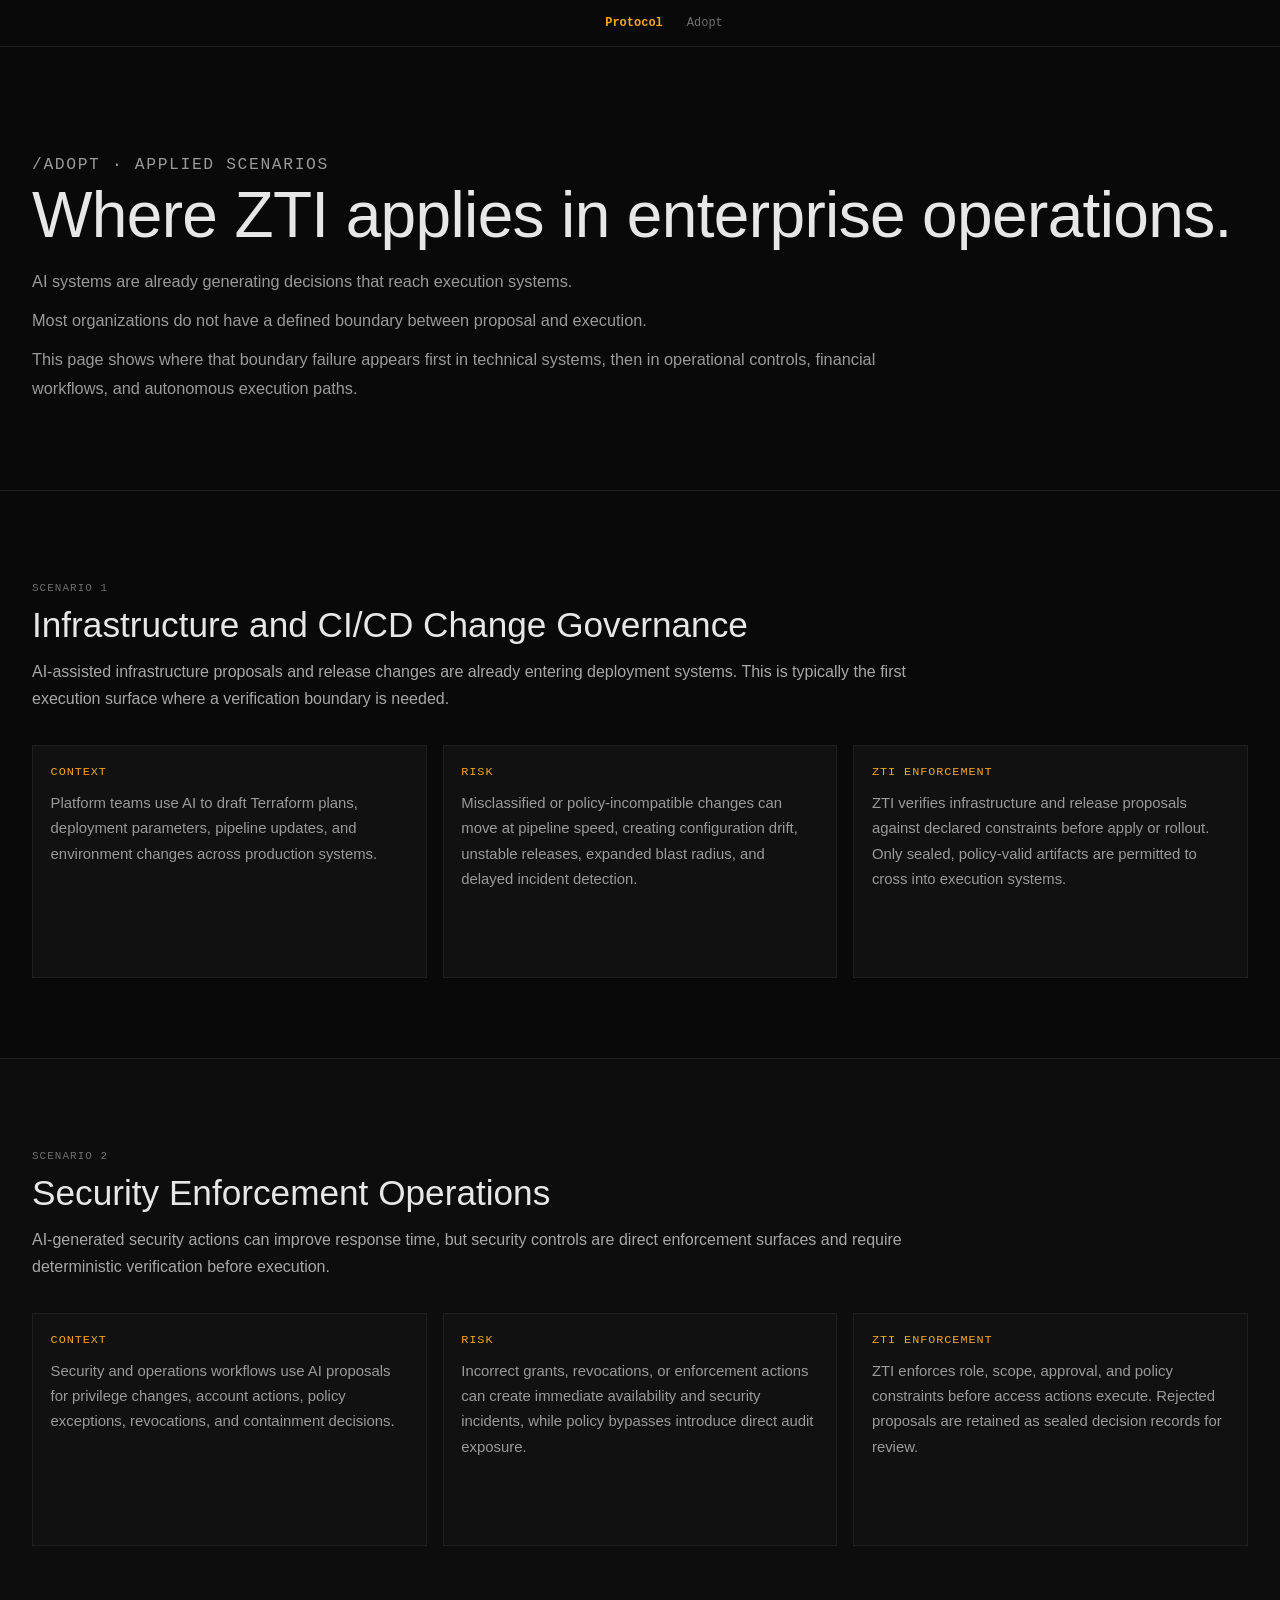
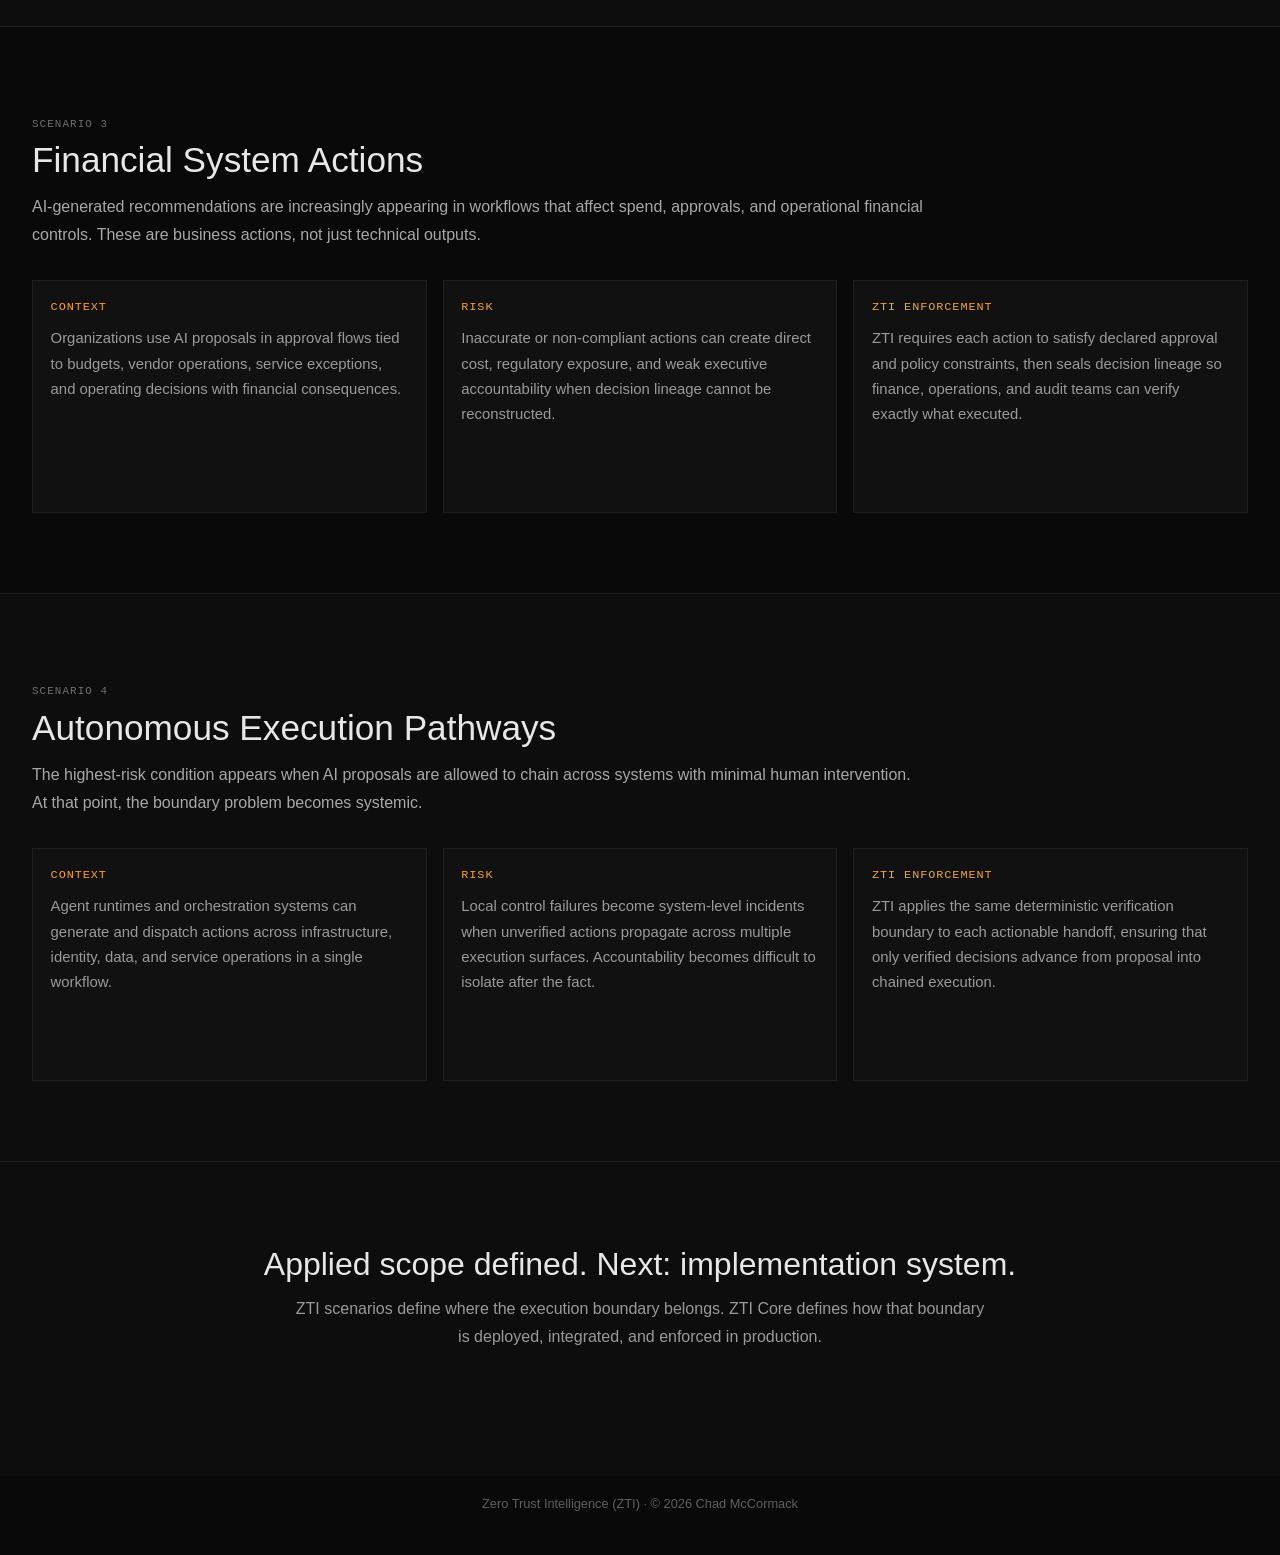
==== commit 9b11462b: "fix(site): hide core link in production adopt page" ====
--- a/site/adopt/index.html
+++ b/site/adopt/index.html
@@ -32,6 +32,8 @@
     .ad-hero { padding: 6.5rem 0 5.5rem; border-top: 0; }
     .ad-hero h1 { margin: 0 0 1rem; font-size: clamp(2rem, 5vw, 4rem); font-weight: 300; line-height: 1.12; letter-spacing: -0.01em; }
     .ad-hero p { margin: 0; max-width: 56rem; color: var(--muted); line-height: 1.75; font-size: 1.02rem; }
+    .ad-frame { max-width: 56rem; }
+    .ad-frame p + p { margin-top: 0.65rem; }
 
     .ad-scenario { padding: 5rem 0; }
     .ad-scenario-alt { background: var(--surface2); }
@@ -98,43 +100,42 @@
     <div class="ad-shell">
       <p class="ad-tag">/adopt · Applied Scenarios</p>
       <h1>Where ZTI applies in enterprise operations.</h1>
-      <p>
-        This page maps the execution boundary to real operating systems where AI-generated proposals can trigger
-        infrastructure, security, financial, and service-impacting actions. The objective is straightforward:
-        define where unverified proposals are currently crossing into execution, then apply deterministic verification
-        before those actions are allowed to run.
-      </p>
+      <div class="ad-frame">
+        <p>AI systems are already generating decisions that reach execution systems.</p>
+        <p>Most organizations do not have a defined boundary between proposal and execution.</p>
+        <p>This page shows where that boundary failure appears first in technical systems, then in operational controls, financial workflows, and autonomous execution paths.</p>
+      </div>
     </div>
   </section>
 
   <section class="ad-scenario">
     <div class="ad-shell">
       <p class="ad-tag">Scenario 1</p>
-      <h2>Infrastructure Change Governance</h2>
-      <p class="ad-scenario-intro">
-        AI-assisted infrastructure proposals are increasingly entering CI/CD pipelines. This is often the first
-        high-impact pathway where an execution boundary is required.
-      </p>
-      <div class="ad-pattern">
-        <article class="ad-block">
-          <h3>Context</h3>
-          <p>
-            Platform teams use AI to draft Terraform plans, deployment parameters, and environment updates across
-            production regions and shared services.
-          </p>
-        </article>
-        <article class="ad-block">
-          <h3>Risk</h3>
-          <p>
-            Misclassified or policy-incompatible changes can execute at pipeline speed, creating configuration drift,
-            expanded blast radius, and delayed incident detection.
-          </p>
-        </article>
-        <article class="ad-block">
-          <h3>ZTI Enforcement</h3>
-          <p>
-            ZTI verifies every proposal against declared infrastructure constraints before apply. Only sealed,
-            policy-valid artifacts are permitted to cross into execution systems.
+      <h2>Infrastructure and CI/CD Change Governance</h2>
+      <p class="ad-scenario-intro">
+        AI-assisted infrastructure proposals and release changes are already entering deployment systems. This is
+        typically the first execution surface where a verification boundary is needed.
+      </p>
+      <div class="ad-pattern">
+        <article class="ad-block">
+          <h3>Context</h3>
+          <p>
+            Platform teams use AI to draft Terraform plans, deployment parameters, pipeline updates, and environment
+            changes across production systems.
+          </p>
+        </article>
+        <article class="ad-block">
+          <h3>Risk</h3>
+          <p>
+            Misclassified or policy-incompatible changes can move at pipeline speed, creating configuration drift,
+            unstable releases, expanded blast radius, and delayed incident detection.
+          </p>
+        </article>
+        <article class="ad-block">
+          <h3>ZTI Enforcement</h3>
+          <p>
+            ZTI verifies infrastructure and release proposals against declared constraints before apply or rollout.
+            Only sealed, policy-valid artifacts are permitted to cross into execution systems.
           </p>
         </article>
       </div>
@@ -144,24 +145,24 @@
   <section class="ad-scenario ad-scenario-alt">
     <div class="ad-shell">
       <p class="ad-tag">Scenario 2</p>
-      <h2>Identity and Access Operations</h2>
-      <p class="ad-scenario-intro">
-        AI-generated access recommendations can improve response time, but access operations are a direct control
-        surface and require deterministic verification.
-      </p>
-      <div class="ad-pattern">
-        <article class="ad-block">
-          <h3>Context</h3>
-          <p>
-            Security and operations workflows use AI proposals for privilege changes, account actions, entitlement
-            reviews, and exception handling.
-          </p>
-        </article>
-        <article class="ad-block">
-          <h3>Risk</h3>
-          <p>
-            Over-broad grants, incorrect revocations, or policy bypasses can create immediate availability and
-            security incidents with audit exposure.
+      <h2>Security Enforcement Operations</h2>
+      <p class="ad-scenario-intro">
+        AI-generated security actions can improve response time, but security controls are direct enforcement surfaces
+        and require deterministic verification before execution.
+      </p>
+      <div class="ad-pattern">
+        <article class="ad-block">
+          <h3>Context</h3>
+          <p>
+            Security and operations workflows use AI proposals for privilege changes, account actions, policy
+            exceptions, revocations, and containment decisions.
+          </p>
+        </article>
+        <article class="ad-block">
+          <h3>Risk</h3>
+          <p>
+            Incorrect grants, revocations, or enforcement actions can create immediate availability and security
+            incidents, while policy bypasses introduce direct audit exposure.
           </p>
         </article>
         <article class="ad-block">
@@ -178,57 +179,23 @@
   <section class="ad-scenario">
     <div class="ad-shell">
       <p class="ad-tag">Scenario 3</p>
-      <h2>CI/CD and Release Control</h2>
-      <p class="ad-scenario-intro">
-        AI is increasingly upstream of release decisions through generated pipeline logic and deployment actions.
-        Release integrity requires an explicit decision gate.
-      </p>
-      <div class="ad-pattern">
-        <article class="ad-block">
-          <h3>Context</h3>
-          <p>
-            Engineering organizations use AI-assisted generation for pipeline steps, rollout parameters, remediation
-            actions, and production runbook execution.
-          </p>
-        </article>
-        <article class="ad-block">
-          <h3>Risk</h3>
-          <p>
-            Unverified release actions can bypass change policy, trigger unstable deployments, and complicate
-            root-cause analysis when incidents occur.
-          </p>
-        </article>
-        <article class="ad-block">
-          <h3>ZTI Enforcement</h3>
-          <p>
-            ZTI validates release proposals against deployment policy and environment constraints, then forwards only
-            verified artifacts to pipeline execution controls.
-          </p>
-        </article>
-      </div>
-    </div>
-  </section>
-
-  <section class="ad-scenario ad-scenario-alt">
-    <div class="ad-shell">
-      <p class="ad-tag">Scenario 4</p>
-      <h2>Financial and Operational Approval Workflows</h2>
-      <p class="ad-scenario-intro">
-        AI-generated operational actions can influence financial outcomes. Executive oversight requires transparent,
-        reproducible decision evidence.
-      </p>
-      <div class="ad-pattern">
-        <article class="ad-block">
-          <h3>Context</h3>
-          <p>
-            AI systems propose budget actions, vendor operations, service-scale decisions, and workflow exceptions in
-            enterprise operating environments.
-          </p>
-        </article>
-        <article class="ad-block">
-          <h3>Risk</h3>
-          <p>
-            Inaccurate or non-compliant actions can create direct cost, regulatory exposure, and uncertain executive
+      <h2>Financial System Actions</h2>
+      <p class="ad-scenario-intro">
+        AI-generated recommendations are increasingly appearing in workflows that affect spend, approvals, and
+        operational financial controls. These are business actions, not just technical outputs.
+      </p>
+      <div class="ad-pattern">
+        <article class="ad-block">
+          <h3>Context</h3>
+          <p>
+            Organizations use AI proposals in approval flows tied to budgets, vendor operations, service exceptions,
+            and operating decisions with financial consequences.
+          </p>
+        </article>
+        <article class="ad-block">
+          <h3>Risk</h3>
+          <p>
+            Inaccurate or non-compliant actions can create direct cost, regulatory exposure, and weak executive
             accountability when decision lineage cannot be reconstructed.
           </p>
         </article>
@@ -237,6 +204,40 @@
           <p>
             ZTI requires each action to satisfy declared approval and policy constraints, then seals decision lineage
             so finance, operations, and audit teams can verify exactly what executed.
+          </p>
+        </article>
+      </div>
+    </div>
+  </section>
+
+  <section class="ad-scenario ad-scenario-alt">
+    <div class="ad-shell">
+      <p class="ad-tag">Scenario 4</p>
+      <h2>Autonomous Execution Pathways</h2>
+      <p class="ad-scenario-intro">
+        The highest-risk condition appears when AI proposals are allowed to chain across systems with minimal human
+        intervention. At that point, the boundary problem becomes systemic.
+      </p>
+      <div class="ad-pattern">
+        <article class="ad-block">
+          <h3>Context</h3>
+          <p>
+            Agent runtimes and orchestration systems can generate and dispatch actions across infrastructure,
+            identity, data, and service operations in a single workflow.
+          </p>
+        </article>
+        <article class="ad-block">
+          <h3>Risk</h3>
+          <p>
+            Local control failures become system-level incidents when unverified actions propagate across multiple
+            execution surfaces. Accountability becomes difficult to isolate after the fact.
+          </p>
+        </article>
+        <article class="ad-block">
+          <h3>ZTI Enforcement</h3>
+          <p>
+            ZTI applies the same deterministic verification boundary to each actionable handoff, ensuring that only
+            verified decisions advance from proposal into chained execution.
           </p>
         </article>
       </div>
@@ -250,7 +251,6 @@
         ZTI scenarios define where the execution boundary belongs. ZTI Core defines how that boundary is deployed,
         integrated, and enforced in production.
       </p>
-      <a href="/core" class="ad-next">Continue to ZTI Core →</a>
     </div>
   </section>
 
